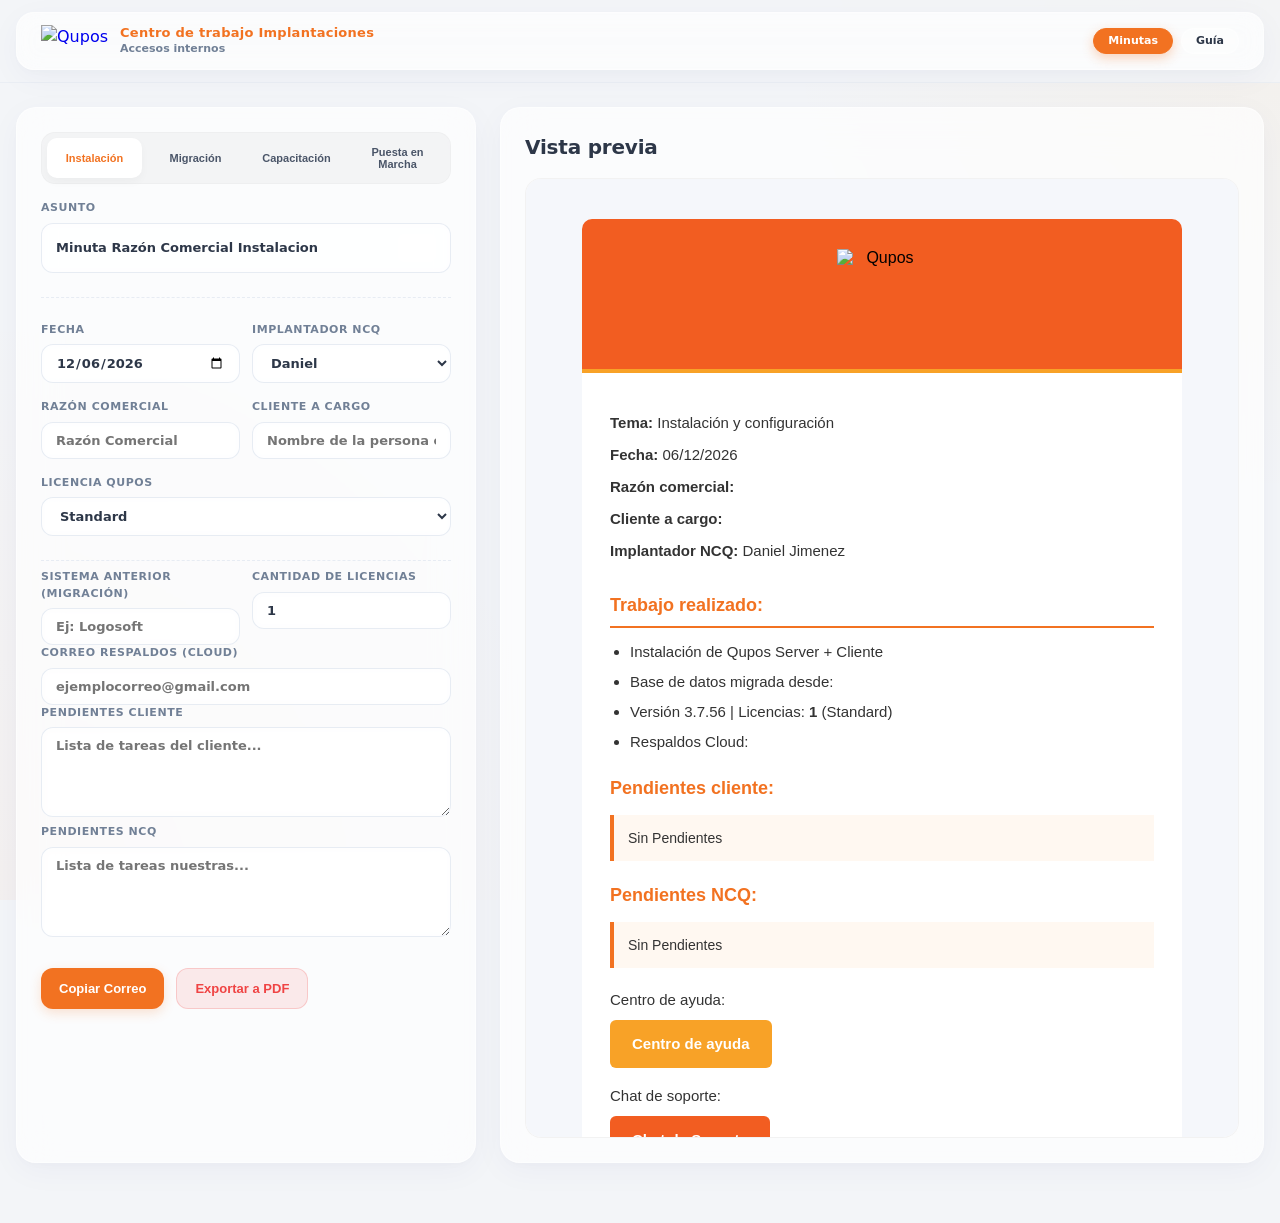
==== index.html @ f4c1b07b "Design: complete liquid glass redesign, remove 'Datos del correo' heading, and add Asunto copy butto" ====
<!doctype html>
<html lang="es">

<head>
  <meta charset="utf-8" />
  <meta name="viewport" content="width=device-width,initial-scale=1" />
  <title>Qupos - Minutas</title>
  <link rel="icon" href="https://www.qupos.com/assets/qupos-logo-O7Yzz17d.png" type="image/png" />
  <link rel="preload"
    href="https://nlxfcqyqzaigdohkvpmf.supabase.co/storage/v1/object/public/avatars/Logos%20adicionales/lite.png"
    as="image" />
  <link rel="preload" href="https://www.qupos.com/assets/qupos-logo-O7Yzz17d.png" as="image" />
  <link rel="preload"
    href="https://nlxfcqyqzaigdohkvpmf.supabase.co/storage/v1/object/public/avatars/Logos%20adicionales/erp.png"
    as="image" />
  <link rel="stylesheet" href="style.css" />
</head>

<body>
  <div class="topbar">
    <div class="topbar-inner">
      <a class="brand" href="index.html">
        <img src="https://www.qupos.com/assets/qupos-logo-O7Yzz17d.png" alt="Qupos">
        <div class="brand-copy">
          <div class="t">Centro de trabajo Implantaciones</div>
          <div class="s">Accesos internos</div>
        </div>
      </a>
      <div class="topbar-main">
        <div class="navlinks" aria-label="Navegación principal">
          <a class="navlink active" href="index.html">Minutas</a>
          <a class="navlink" href="Guia_Gmail_HubSpot.html">Guía</a>
        </div>
      </div>
    </div>
  </div>

  <div class="wrap">

    <div class="panel">

      <div class="tabs" role="tablist" aria-label="Tipos de correo">
        <button class="tab active" id="tabInstalacion" type="button" data-tab="instalacion">Instalación</button>
        <button class="tab" id="tabMigracion" type="button" data-tab="migracion">Migración</button>
        <button class="tab" id="tabCapacitacion" type="button" data-tab="capacitacion">Capacitación</button>
        <button class="tab" id="tabPuestaEnMarcha" type="button" data-tab="puestaEnMarcha">Puesta en Marcha</button>
      </div>

      <div>
        <label>Asunto</label>
        <div style="display: flex; align-items: center; gap: 8px; border: 1px solid var(--border); border-radius: 12px; background: rgba(255, 255, 255, 0.4); padding: 10px 14px; min-height: 42px; backdrop-filter: blur(4px);">
          <div id="subject" style="font-weight: bold; font-size: 13px; color: var(--text); flex: 1;">
            Minuta Razón Comercial Instalación
          </div>
          <button type="button" id="btnCopySubject" class="icon-btn" title="Copiar Asunto">
            <svg xmlns="http://www.w3.org/2000/svg" width="16" height="16" fill="none" viewBox="0 0 24 24" stroke="currentColor" stroke-width="2">
              <path stroke-linecap="round" stroke-linejoin="round" d="M8 5H6a2 2 0 00-2 2v12a2 2 0 002 2h10a2 2 0 002-2v-1M8 5a2 2 0 002 2h2a2 2 0 002-2M8 5a2 2 0 012-2h2a2 2 0 012 2m0 0h2a2 2 0 012 2v3m2 4H10m0 0l3-3m-3 3l3 3" />
            </svg>
          </button>
        </div>
      </div>

      <hr class="hr">

      <div class="row">
        <div>
          <label>Fecha</label>
          <input type="date" id="installDate">
        </div>
        <div>
          <label>Implantador NCQ</label>
          <select id="implanterNCQ">
            <!-- Carga dinámica desde JS -->
          </select>
        </div>
      </div>

      <div class="row">
        <div>
          <label>Razón comercial</label>
          <input id="clientName" placeholder="Razón Comercial">
        </div>
        <div>
          <label>Cliente a cargo</label>
          <input id="clientContact" placeholder="Nombre de la persona en la empresa">
        </div>
      </div>

      <div>
        <label>Licencia Qupos</label>
        <select id="quposVersion">
          <option value="Lite">Lite</option>
          <option value="Standard" selected>Standard</option>
          <option value="ERP">ERP</option>
        </select>
      </div>

      <div id="sectionInstalacion">
        <hr class="hr">
        <div class="row">
          <div>
            <label>Sistema anterior (Migración)</label>
            <input id="prevSystem" placeholder="Ej: Logosoft">
          </div>
          <div>
            <label>Cantidad de Licencias</label>
            <input type="number" id="licenseCount" value="1">
          </div>
        </div>

        <label>Correo Respaldos (Cloud)</label>
        <input id="backupEmail" placeholder="ejemplocorreo@gmail.com">

        <label>Pendientes Cliente</label>
        <textarea id="clientPendings" placeholder="Lista de tareas del cliente..."></textarea>

        <label>Pendientes NCQ</label>
        <textarea id="ncqPendings" placeholder="Lista de tareas nuestras..."></textarea>
      </div>

      <div id="sectionMigracion" class="hidden">
        <hr class="hr">
        <label>Sistema anterior (Migración)</label>
        <input id="prevSystemMigracion" placeholder="Ej: Logosoft">

        <label>Incluir en Trabajo Realizado:</label>
        <div style="display: grid; grid-template-columns: 1fr; gap: 8px; margin-bottom: 12px;">
          <label
            style="display: flex; align-items: center; gap: 8px; margin: 0; cursor: pointer; color: var(--text); font-size: 14px;">
            <input type="checkbox" id="checkMigracionArticulos">
            Artículos
          </label>
          <label
            style="display: flex; align-items: center; gap: 8px; margin: 0; cursor: pointer; color: var(--text); font-size: 14px;">
            <input type="checkbox" id="checkMigracionClientes">
            Clientes
          </label>
          <label
            style="display: flex; align-items: center; gap: 8px; margin: 0; cursor: pointer; color: var(--text); font-size: 14px;">
            <input type="checkbox" id="checkMigracionProveedores">
            Proveedores
          </label>
          <label
            style="display: flex; align-items: center; gap: 8px; margin: 0; cursor: pointer; color: var(--text); font-size: 14px;">
            <input type="checkbox" id="checkMigracionCuentasPorCobrar">
            Cuentas por cobrar
          </label>
          <div id="divDateCxC" class="hidden" style="margin-left: 24px;">
            <label>Fecha corte Cuentas por cobrar</label>
            <input type="date" id="dateMigracionCxC">
          </div>
          <label
            style="display: flex; align-items: center; gap: 8px; margin: 0; cursor: pointer; color: var(--text); font-size: 14px;">
            <input type="checkbox" id="checkMigracionCuentasPorPagar">
            Cuentas por pagar
          </label>
          <div id="divDateCxP" class="hidden" style="margin-left: 24px;">
            <label>Fecha corte Cuentas por pagar</label>
            <input type="date" id="dateMigracionCxP">
          </div>
        </div>

        <label>Pendientes NCQ</label>
        <textarea id="ncqPendingsMigracion" placeholder="Detalle de correcciones de datos..."></textarea>
      </div>

      <div id="sectionCapacitacion" class="hidden">
        <hr class="hr">

        <div style="display: flex; align-items: center; justify-content: space-between; margin: 10px 0 6px;">
          <label style="margin: 0; font-weight: bold; color: var(--text);">Tema de Capacitación</label>
          <label style="display: flex; align-items: center; gap: 6px; margin: 0; font-weight: bold; cursor: pointer; color: var(--qupos-dark); font-size: 13px;">
            <input type="checkbox" id="isMultiTopic" style="margin:0;"> Multi-tema
          </label>
        </div>

        <div id="singleTopicContainer">
          <select id="capacitacionTopic">
            <option value="Compras">Compras</option>
            <option value="Inventarios - CxP">Inventarios - CxP</option>
            <option value="Facturación - CxC">Facturación - CxC</option>
            <option value="Ofertas - Promociones">Ofertas - Promociones</option>
            <option value="CxP">CxP</option>
            <option value="Rutas">Rutas</option>
            <option value="Liquidaciones">Liquidaciones</option>
            <option value="Handheld">Handheld</option>
            <option value="Reporteria (Lite/Estandar)">Reporteria (Lite/Estandar)</option>
            <option value="Reporteria (Rutas)">Reporteria (Rutas)</option>
            <option value="PinPads">PinPads</option>
          </select>
        </div>

        <div id="multiTopicContainer" class="hidden" style="border: 1px solid var(--border); border-radius: 10px; padding: 12px; background: #f8fafc; margin-bottom: 12px;">
          <label style="margin: 0 0 8px; font-weight: 700; color: #475569;">Seleccione los temas dictados:</label>
          <div style="display: grid; grid-template-columns: 1fr; gap: 8px;">
            <!-- Generado dinámicamente -->
          </div>
        </div>

        <div class="row">
          <div>
            <label>Hora de Inicio</label>
            <div style="display: flex; gap: 6px;">
              <select id="startTimeHourCapacitacion" style="width: 50%;">
                <option value="00">00</option>
                <option value="01">01</option>
                <option value="02">02</option>
                <option value="03">03</option>
                <option value="04">04</option>
                <option value="05">05</option>
                <option value="06">06</option>
                <option value="07">07</option>
                <option value="08">08</option>
                <option value="09" selected>09</option>
                <option value="10">10</option>
                <option value="11">11</option>
                <option value="12">12</option>
                <option value="13">13</option>
                <option value="14">14</option>
                <option value="15">15</option>
                <option value="16">16</option>
                <option value="17">17</option>
                <option value="18">18</option>
                <option value="19">19</option>
                <option value="20">20</option>
                <option value="21">21</option>
                <option value="22">22</option>
                <option value="23">23</option>
              </select>
              <select id="startTimeMinCapacitacion" style="width: 50%;">
                <option value="00" selected>00</option>
                <option value="15">15</option>
                <option value="30">30</option>
                <option value="45">45</option>
              </select>
            </div>
          </div>
          <div>
            <label>Hora de Finalización</label>
            <div style="display: flex; gap: 6px;">
              <select id="endTimeHourCapacitacion" style="width: 50%;">
                <option value="00">00</option>
                <option value="01">01</option>
                <option value="02">02</option>
                <option value="03">03</option>
                <option value="04">04</option>
                <option value="05">05</option>
                <option value="06">06</option>
                <option value="07">07</option>
                <option value="08">08</option>
                <option value="09">09</option>
                <option value="10">10</option>
                <option value="11" selected>11</option>
                <option value="12">12</option>
                <option value="13">13</option>
                <option value="14">14</option>
                <option value="15">15</option>
                <option value="16">16</option>
                <option value="17">17</option>
                <option value="18">18</option>
                <option value="19">19</option>
                <option value="20">20</option>
                <option value="21">21</option>
                <option value="22">22</option>
                <option value="23">23</option>
              </select>
              <select id="endTimeMinCapacitacion" style="width: 50%;">
                <option value="00" selected>00</option>
                <option value="15">15</option>
                <option value="30">30</option>
                <option value="45">45</option>
              </select>
            </div>
          </div>
        </div>

        <label>Asistentes (uno por línea)</label>
        <textarea id="clientContactCapacitacion" placeholder="Nombre de los asistentes..."
          style="min-height: 100px;"></textarea>

        <hr class="hr">

        <label>Contenidos cubiertos:</label>
        <div id="capacitacionCheckboxes"
          style="display: grid; grid-template-columns: 1fr; gap: 8px; margin-bottom: 12px;">
          <!-- Se genera dinámicamente -->
        </div>

        <div id="divPinPadsExtra" class="hidden" style="margin-top: 10px; margin-bottom: 10px;">
          <div class="row">
            <div>
              <label>Cantidad de PinPads</label>
              <input type="number" id="pinpadCount" value="1" min="1">
            </div>
            <div>
              <label>Cantidad de Terminales</label>
              <input type="number" id="terminalCount" value="1" min="1">
            </div>
          </div>
        </div>

        <label>Pendientes Cliente</label>
        <textarea id="clientPendingsCapacitacion" placeholder="Lista de tareas del cliente..."></textarea>

        <label>Pendientes NCQ</label>
        <textarea id="ncqPendingsCapacitacion"
          placeholder="Notas sobre el aprendizaje o dudas del cliente..."></textarea>

        <label>Link de la capacitación</label>
        <input id="capacitacionLink" placeholder="https://...">
      </div>

      <div id="sectionPuestaEnMarcha" class="hidden">
        <hr class="hr">
        <label>Trabajo Realizado</label>
        <textarea id="workDonePuestaEnMarcha" placeholder="Describa el trabajo realizado..."></textarea>

        <label>Pendientes Cliente</label>
        <textarea id="clientPendingsPuestaEnMarcha" placeholder="Lista de tareas del cliente..."></textarea>

        <label>Pendientes NCQ</label>
        <textarea id="ncqPendingsPuestaEnMarcha" placeholder="Lista de tareas nuestras..."></textarea>
      </div>

      <div class="btns">
        <button class="primary" id="btnCopy" type="button">Copiar Correo</button>
        <button class="pdf-btn" id="btnPDF" type="button">Exportar a PDF</button>
      </div>

    </div>

    <div class="panel">
      <h1>Vista previa</h1>
      <iframe id="preview" class="preview"></iframe>
    </div>

  </div>

  <script src="app.js" defer></script>
</body>

</html>
---- style.css ----
/* Glassmorphism/Liquid Glass CSS Stylesheet */

:root {
  --qupos-dark: #F27221;
  --qupos-orange: #F8A227;
  --qupos-orange-light: rgba(248, 162, 39, 0.15);
  
  /* Liquid Glass Palette */
  --bg: #f3f5f8;
  --glass-bg: rgba(255, 255, 255, 0.65);
  --glass-border: rgba(255, 255, 255, 0.5);
  --glass-border-hover: rgba(242, 114, 33, 0.3);
  --text: #2d3748;
  --muted: #718096;
  --border: rgba(226, 232, 240, 0.8);
  --shadow: 0 8px 32px 0 rgba(31, 38, 135, 0.04), 0 4px 12px 0 rgba(0, 0, 0, 0.02);
}

@view-transition {
  navigation: auto;
}

* {
  box-sizing: border-box;
  margin: 0;
  padding: 0;
}

body {
  font-family: 'Segoe UI', system-ui, -apple-system, BlinkMacSystemFont, Roboto, sans-serif;
  background: radial-gradient(circle at top right, rgba(248, 162, 39, 0.06), transparent 500px),
              radial-gradient(circle at bottom left, rgba(242, 114, 33, 0.04), transparent 600px),
              var(--bg);
  background-attachment: fixed;
  color: var(--text);
  min-height: 100vh;
  line-height: 1.5;
}

/* Glass Header */
.topbar {
  position: sticky;
  top: 0;
  z-index: 20;
  padding: 12px 0;
  background: rgba(243, 245, 248, 0.8);
  backdrop-filter: blur(16px);
  border-bottom: 1px solid rgba(226, 232, 240, 0.5);
}

.topbar-inner {
  width: min(1600px, calc(100% - 32px));
  margin: auto;
  padding: 12px 24px;
  display: flex;
  align-items: center;
  justify-content: space-between;
  gap: 12px;
  flex-wrap: wrap;
  background: var(--glass-bg);
  border: 1px solid var(--glass-border);
  border-radius: 18px;
  box-shadow: var(--shadow);
  backdrop-filter: blur(12px);
}

.brand {
  display: flex;
  align-items: center;
  gap: 12px;
  text-decoration: none;
  min-width: 0;
}

.brand img {
  height: 32px;
  transition: transform 0.3s ease;
}

.brand:hover img {
  transform: scale(1.05);
}

.brand-copy {
  display: flex;
  flex-direction: column;
}

.brand-copy .t {
  font-size: 13px;
  font-weight: 800;
  color: var(--qupos-dark);
  line-height: 1.2;
  letter-spacing: .02em;
}

.brand-copy .s {
  font-size: 11px;
  font-weight: 600;
  color: var(--muted);
}

.topbar-main {
  display: flex;
  align-items: center;
  gap: 10px;
  margin-left: auto;
  flex-wrap: wrap;
  justify-content: flex-end;
}

.navlinks {
  display: flex;
  align-items: center;
  gap: 8px;
}

.navlink {
  text-decoration: none;
  font-size: 11px;
  font-weight: 800;
  color: var(--text);
  border: 1px solid var(--glass-border);
  background: rgba(255, 255, 255, 0.4);
  border-radius: 99px;
  padding: 6px 14px;
  line-height: 1.1;
  display: inline-flex;
  align-items: center;
  transition: all 0.2s ease;
}

.navlink:hover {
  background: rgba(255, 255, 255, 0.8);
  border-color: var(--qupos-orange);
  color: var(--qupos-dark);
}

.navlink.active {
  background: var(--qupos-dark);
  border-color: var(--qupos-dark);
  color: #fff;
  box-shadow: 0 4px 12px rgba(242, 114, 33, 0.3);
}

/* Page Wrapper */
.wrap {
  max-width: 1600px;
  margin: auto;
  padding: 24px 16px 60px;
  display: grid;
  gap: 24px;
  grid-template-columns: 460px 1fr;
}

@media (max-width: 1100px) {
  .wrap {
    grid-template-columns: 1fr;
  }
}

/* Glass Panels */
.panel {
  background: var(--glass-bg);
  border: 1px solid var(--glass-border);
  border-radius: 20px;
  padding: 24px;
  box-shadow: var(--shadow);
  backdrop-filter: blur(20px);
  display: flex;
  flex-direction: column;
  gap: 16px;
}

h1 {
  font-size: 20px;
  font-weight: 800;
  color: var(--text);
  letter-spacing: -0.01em;
}

h2 {
  font-size: 15px;
  font-weight: 700;
  color: var(--qupos-dark);
  margin-top: 8px;
}

/* Glassmorphic Tabs */
.tabs {
  display: grid;
  grid-template-columns: repeat(4, 1fr);
  gap: 6px;
  background: rgba(0, 0, 0, 0.03);
  padding: 5px;
  border-radius: 14px;
  border: 1px solid rgba(0, 0, 0, 0.02);
}

.tab {
  border: 0;
  background: transparent;
  color: #4a5568;
  padding: 8px 4px;
  border-radius: 10px;
  cursor: pointer;
  font-weight: 700;
  font-size: 11px;
  text-align: center;
  transition: all 0.25s cubic-bezier(0.4, 0, 0.2, 1);
  display: flex;
  align-items: center;
  justify-content: center;
  min-height: 36px;
}

.tab:hover {
  color: var(--qupos-dark);
  background: rgba(255, 255, 255, 0.4);
}

.tab.active {
  background: #ffffff;
  color: var(--qupos-dark);
  box-shadow: 0 4px 10px rgba(0, 0, 0, 0.03);
  border: 1px solid var(--glass-border);
}

/* Glass Inputs & Form Elements */
label {
  display: block;
  font-size: 11px;
  font-weight: 700;
  color: var(--muted);
  text-transform: uppercase;
  letter-spacing: 0.05em;
  margin-bottom: 6px;
}

input,
select,
textarea {
  width: 100%;
  border: 1px solid var(--border);
  border-radius: 12px;
  padding: 10px 14px;
  font-size: 13px;
  font-weight: 600;
  outline: none;
  background: rgba(255, 255, 255, 0.5);
  color: var(--text);
  font-family: inherit;
  transition: all 0.25s ease;
  backdrop-filter: blur(4px);
}

input:hover,
select:hover,
textarea:hover {
  background: rgba(255, 255, 255, 0.8);
  border-color: rgba(242, 114, 33, 0.3);
}

input:focus,
select:focus,
textarea:focus {
  background: #ffffff;
  border-color: var(--qupos-dark);
  box-shadow: 0 0 0 3px rgba(242, 114, 33, 0.15);
}

input[type="checkbox"] {
  width: 16px;
  height: 16px;
  margin: 0;
  border-radius: 4px;
  accent-color: var(--qupos-dark);
  cursor: pointer;
}

textarea {
  min-height: 90px;
  resize: vertical;
}

.row {
  display: grid;
  grid-template-columns: 1fr 1fr;
  gap: 12px;
}

/* Icon Buttons & Copy actions */
.icon-btn {
  background: rgba(255, 255, 255, 0.6);
  border: 1px solid var(--glass-border);
  border-radius: 8px;
  width: 28px;
  height: 28px;
  display: flex;
  align-items: center;
  justify-content: center;
  cursor: pointer;
  color: var(--muted);
  transition: all 0.2s ease;
}

.icon-btn:hover {
  background: #ffffff;
  border-color: var(--qupos-dark);
  color: var(--qupos-dark);
  box-shadow: 0 2px 6px rgba(242, 114, 33, 0.1);
  transform: translateY(-1px);
}

.icon-btn:active {
  transform: translateY(0);
}

/* Bottom Buttons Group */
.btns {
  display: flex;
  gap: 12px;
  margin-top: 8px;
}

button {
  border: 0;
  border-radius: 12px;
  padding: 12px 18px;
  cursor: pointer;
  font-weight: 700;
  font-size: 13px;
  transition: all 0.25s cubic-bezier(0.4, 0, 0.2, 1);
  display: flex;
  align-items: center;
  justify-content: center;
  gap: 8px;
}

.primary {
  background: var(--qupos-dark);
  color: #fff;
  box-shadow: 0 4px 12px rgba(242, 114, 33, 0.2);
}

.primary:hover {
  background: #e05a10;
  transform: translateY(-1.5px);
  box-shadow: 0 6px 16px rgba(242, 114, 33, 0.3);
}

.pdf-btn {
  background: rgba(239, 68, 68, 0.1);
  color: #ef4444;
  border: 1px solid rgba(239, 68, 68, 0.2);
}

.pdf-btn:hover {
  background: #ef4444;
  color: #fff;
  transform: translateY(-1.5px);
  box-shadow: 0 6px 16px rgba(239, 68, 68, 0.25);
}

/* Preview Area styling */
.preview {
  width: 100%;
  min-height: 960px;
  border: 1px solid rgba(0, 0, 0, 0.05);
  border-radius: 16px;
  background: #ffffff;
  box-shadow: inset 0 2px 8px rgba(0, 0, 0, 0.01);
}

.hidden {
  display: none !important;
}

.hr {
  border: none;
  border-top: 1px dashed var(--border);
  margin: 8px 0;
}
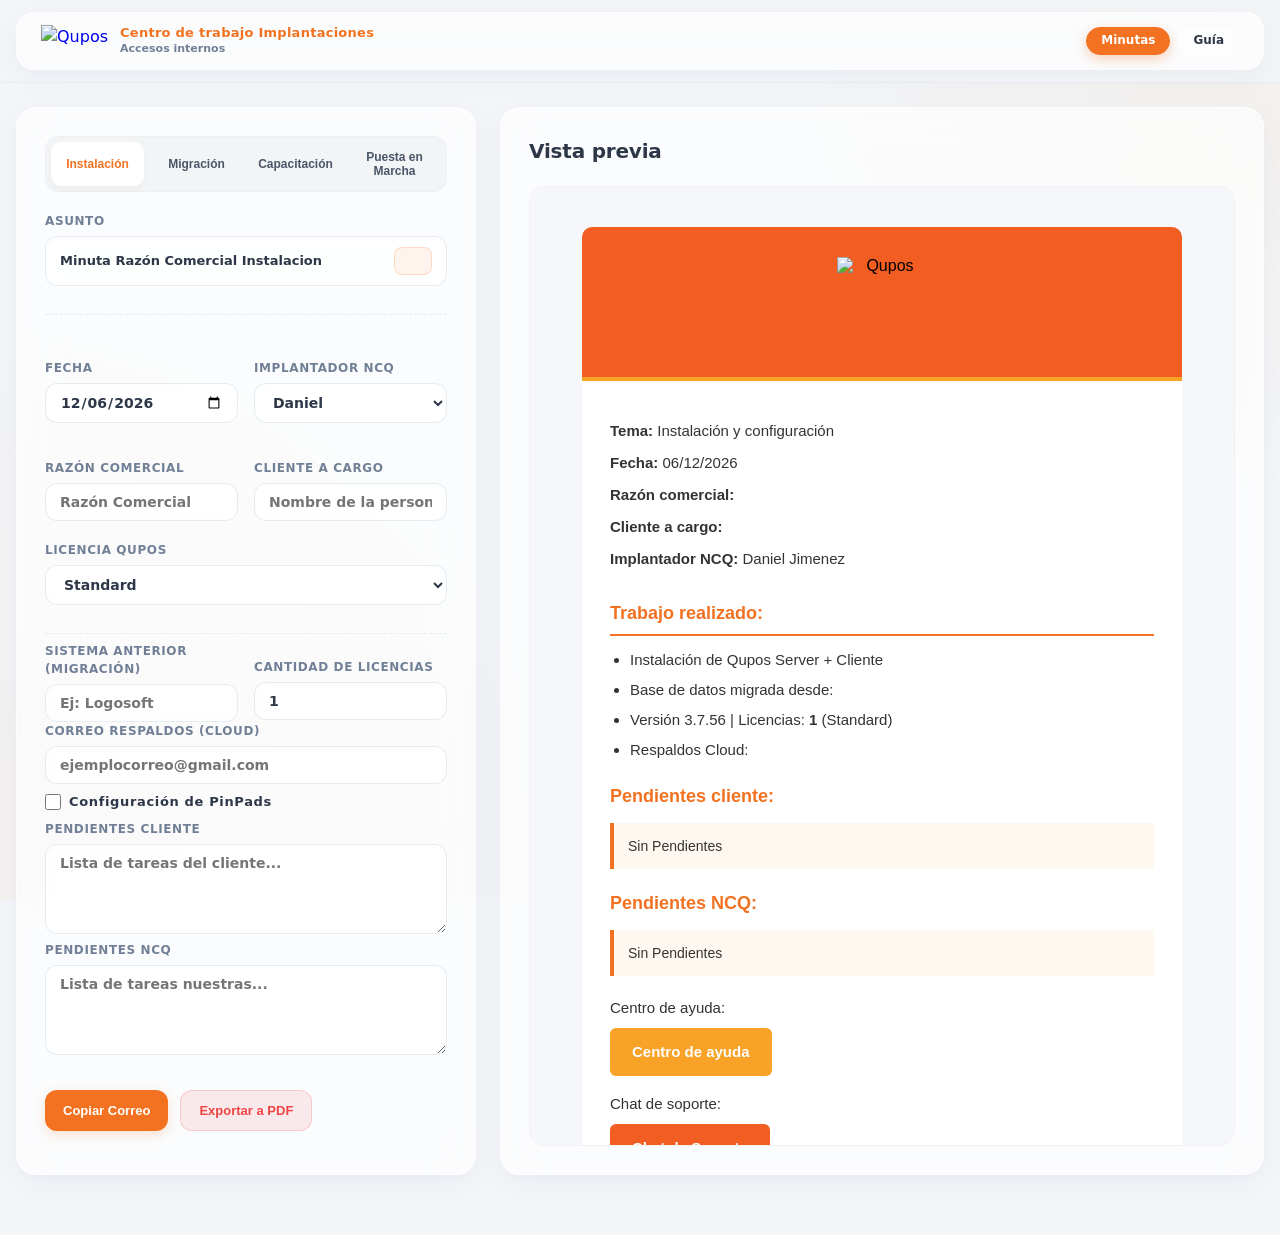
==== commit a78e9c0b: "Refactor: move PinPads from Capacitacion to Instalacion, increase panel font size, and refine vertic" ====
--- a/index.html
+++ b/index.html
@@ -111,6 +111,24 @@
         <label>Correo Respaldos (Cloud)</label>
         <input id="backupEmail" placeholder="ejemplocorreo@gmail.com">
 
+        <label class="checkbox-label">
+          <input type="checkbox" id="checkInstalacionPinPads">
+          Configuración de PinPads
+        </label>
+
+        <div id="divPinPadsExtra" class="hidden">
+          <div class="row">
+            <div>
+              <label>Cantidad de PinPads</label>
+              <input type="number" id="pinpadCount" value="1" min="1">
+            </div>
+            <div>
+              <label>Cantidad de Terminales</label>
+              <input type="number" id="terminalCount" value="1" min="1">
+            </div>
+          </div>
+        </div>
+
         <label>Pendientes Cliente</label>
         <textarea id="clientPendings" placeholder="Lista de tareas del cliente..."></textarea>
 
@@ -125,23 +143,19 @@
 
         <label>Incluir en Trabajo Realizado:</label>
         <div style="display: grid; grid-template-columns: 1fr; gap: 8px; margin-bottom: 12px;">
-          <label
-            style="display: flex; align-items: center; gap: 8px; margin: 0; cursor: pointer; color: var(--text); font-size: 14px;">
+          <label class="checkbox-label">
             <input type="checkbox" id="checkMigracionArticulos">
             Artículos
           </label>
-          <label
-            style="display: flex; align-items: center; gap: 8px; margin: 0; cursor: pointer; color: var(--text); font-size: 14px;">
+          <label class="checkbox-label">
             <input type="checkbox" id="checkMigracionClientes">
             Clientes
           </label>
-          <label
-            style="display: flex; align-items: center; gap: 8px; margin: 0; cursor: pointer; color: var(--text); font-size: 14px;">
+          <label class="checkbox-label">
             <input type="checkbox" id="checkMigracionProveedores">
             Proveedores
           </label>
-          <label
-            style="display: flex; align-items: center; gap: 8px; margin: 0; cursor: pointer; color: var(--text); font-size: 14px;">
+          <label class="checkbox-label">
             <input type="checkbox" id="checkMigracionCuentasPorCobrar">
             Cuentas por cobrar
           </label>
@@ -149,8 +163,7 @@
             <label>Fecha corte Cuentas por cobrar</label>
             <input type="date" id="dateMigracionCxC">
           </div>
-          <label
-            style="display: flex; align-items: center; gap: 8px; margin: 0; cursor: pointer; color: var(--text); font-size: 14px;">
+          <label class="checkbox-label">
             <input type="checkbox" id="checkMigracionCuentasPorPagar">
             Cuentas por pagar
           </label>
@@ -167,10 +180,10 @@
       <div id="sectionCapacitacion" class="hidden">
         <hr class="hr">
 
-        <div style="display: flex; align-items: center; justify-content: space-between; margin: 10px 0 6px;">
-          <label style="margin: 0; font-weight: bold; color: var(--text);">Tema de Capacitación</label>
-          <label style="display: flex; align-items: center; gap: 6px; margin: 0; font-weight: bold; cursor: pointer; color: var(--qupos-dark); font-size: 13px;">
-            <input type="checkbox" id="isMultiTopic" style="margin:0;"> Multi-tema
+        <div style="display: flex; align-items: center; justify-content: space-between; margin-bottom: 6px;">
+          <label style="margin: 0; font-weight: bold; color: var(--text); text-transform: none;">Tema de Capacitación</label>
+          <label class="checkbox-label" style="margin: 0; color: var(--qupos-dark);">
+            <input type="checkbox" id="isMultiTopic"> Multi-tema
           </label>
         </div>
 
@@ -186,11 +199,10 @@
             <option value="Handheld">Handheld</option>
             <option value="Reporteria (Lite/Estandar)">Reporteria (Lite/Estandar)</option>
             <option value="Reporteria (Rutas)">Reporteria (Rutas)</option>
-            <option value="PinPads">PinPads</option>
           </select>
         </div>
 
-        <div id="multiTopicContainer" class="hidden" style="border: 1px solid var(--border); border-radius: 10px; padding: 12px; background: #f8fafc; margin-bottom: 12px;">
+        <div id="multiTopicContainer" class="hidden" style="border: 1px solid var(--border); border-radius: 10px; padding: 12px; background: rgba(0, 0, 0, 0.02); margin-bottom: 12px;">
           <label style="margin: 0 0 8px; font-weight: 700; color: #475569;">Seleccione los temas dictados:</label>
           <div style="display: grid; grid-template-columns: 1fr; gap: 8px;">
             <!-- Generado dinámicamente -->
@@ -286,19 +298,6 @@
           <!-- Se genera dinámicamente -->
         </div>
 
-        <div id="divPinPadsExtra" class="hidden" style="margin-top: 10px; margin-bottom: 10px;">
-          <div class="row">
-            <div>
-              <label>Cantidad de PinPads</label>
-              <input type="number" id="pinpadCount" value="1" min="1">
-            </div>
-            <div>
-              <label>Cantidad de Terminales</label>
-              <input type="number" id="terminalCount" value="1" min="1">
-            </div>
-          </div>
-        </div>
-
         <label>Pendientes Cliente</label>
         <textarea id="clientPendingsCapacitacion" placeholder="Lista de tareas del cliente..."></textarea>
 
--- a/style.css
+++ b/style.css
@@ -117,7 +117,7 @@
 
 .navlink {
   text-decoration: none;
-  font-size: 11px;
+  font-size: 12px;
   font-weight: 800;
   color: var(--text);
   border: 1px solid var(--glass-border);
@@ -164,12 +164,12 @@
   background: var(--glass-bg);
   border: 1px solid var(--glass-border);
   border-radius: 20px;
-  padding: 24px;
+  padding: 28px;
   box-shadow: var(--shadow);
   backdrop-filter: blur(20px);
   display: flex;
   flex-direction: column;
-  gap: 16px;
+  gap: 20px;
 }
 
 h1 {
@@ -205,7 +205,7 @@
   border-radius: 10px;
   cursor: pointer;
   font-weight: 700;
-  font-size: 11px;
+  font-size: 12px;
   text-align: center;
   transition: all 0.25s cubic-bezier(0.4, 0, 0.2, 1);
   display: flex;
@@ -229,7 +229,7 @@
 /* Glass Inputs & Form Elements */
 label {
   display: block;
-  font-size: 11px;
+  font-size: 12px;
   font-weight: 700;
   color: var(--muted);
   text-transform: uppercase;
@@ -244,7 +244,7 @@
   border: 1px solid var(--border);
   border-radius: 12px;
   padding: 10px 14px;
-  font-size: 13px;
+  font-size: 14px;
   font-weight: 600;
   outline: none;
   background: rgba(255, 255, 255, 0.5);
@@ -286,13 +286,32 @@
 .row {
   display: grid;
   grid-template-columns: 1fr 1fr;
-  gap: 12px;
+  gap: 16px;
+}
+
+.row label {
+  min-height: 34px;
+  display: flex;
+  align-items: flex-end;
+  margin-bottom: 6px;
+}
+
+.checkbox-label {
+  display: flex;
+  align-items: center;
+  gap: 8px;
+  cursor: pointer;
+  color: var(--text);
+  font-size: 13px;
+  text-transform: none;
+  font-weight: 600;
+  margin: 8px 0;
 }
 
 /* Icon Buttons & Copy actions */
 .icon-btn {
-  background: rgba(255, 255, 255, 0.6);
-  border: 1px solid var(--glass-border);
+  background: rgba(242, 114, 33, 0.08);
+  border: 1px solid rgba(242, 114, 33, 0.2);
   border-radius: 8px;
   width: 28px;
   height: 28px;
@@ -300,15 +319,15 @@
   align-items: center;
   justify-content: center;
   cursor: pointer;
-  color: var(--muted);
+  color: var(--qupos-dark);
   transition: all 0.2s ease;
 }
 
 .icon-btn:hover {
-  background: #ffffff;
+  background: var(--qupos-dark);
   border-color: var(--qupos-dark);
-  color: var(--qupos-dark);
-  box-shadow: 0 2px 6px rgba(242, 114, 33, 0.1);
+  color: #ffffff;
+  box-shadow: 0 2px 8px rgba(242, 114, 33, 0.2);
   transform: translateY(-1px);
 }
 
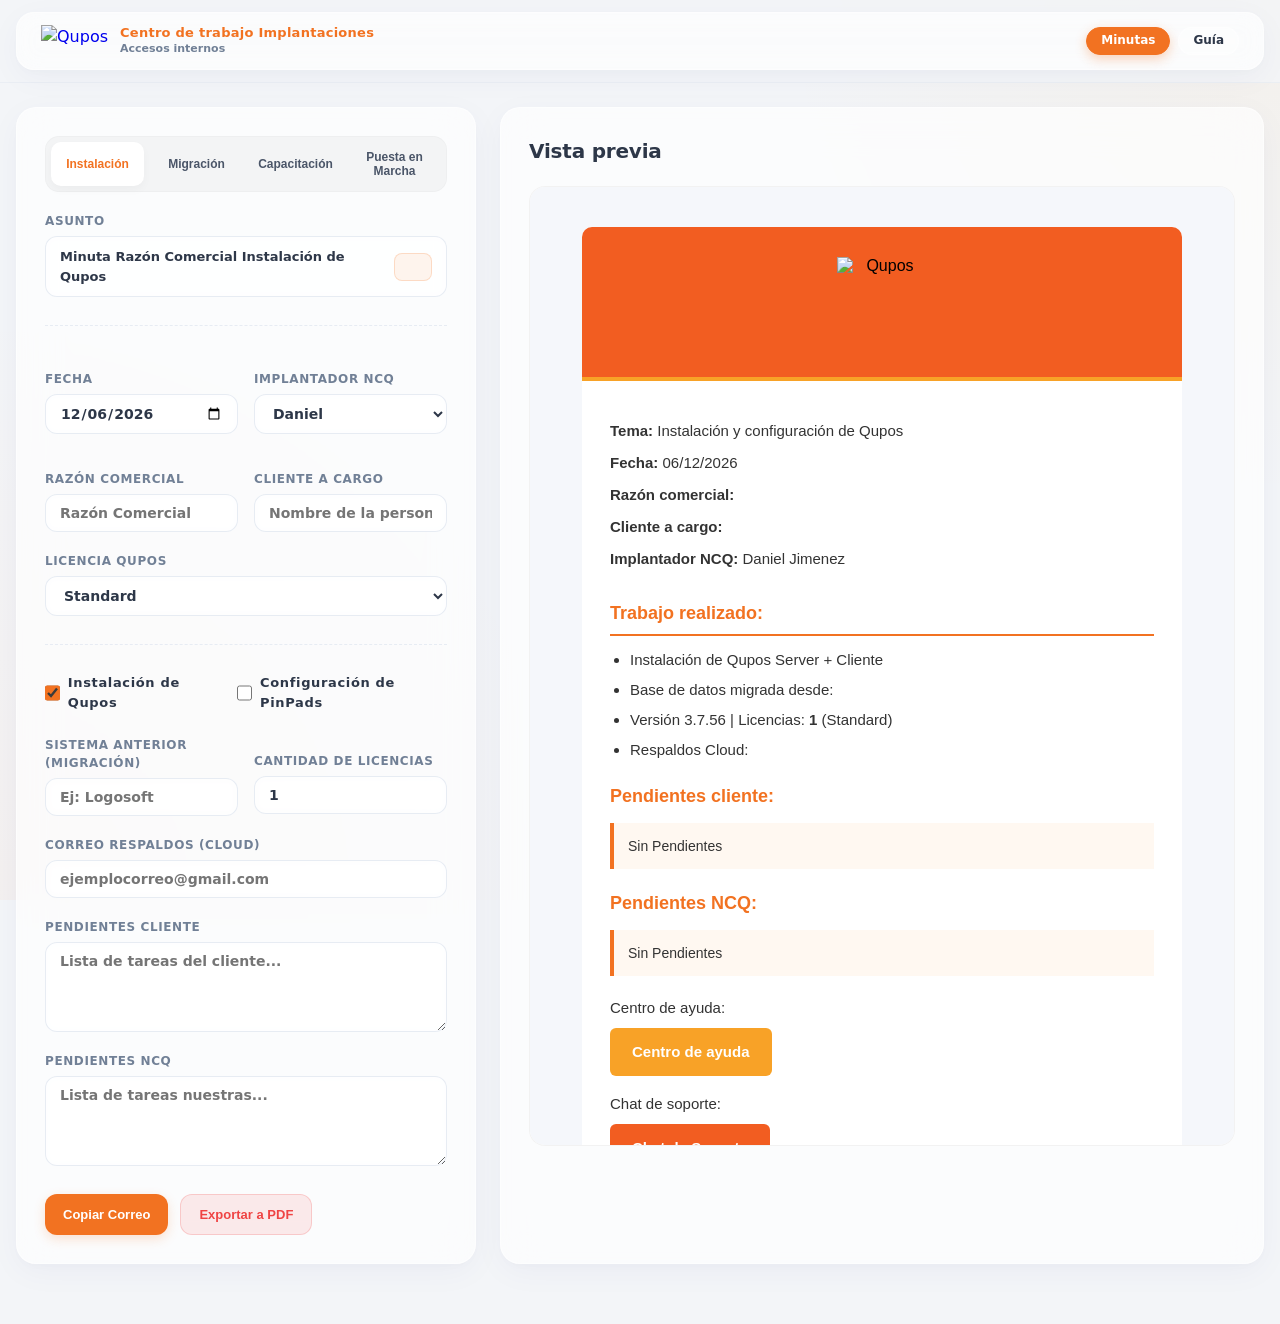
==== commit 60ecf023: "Refactor: structure form inputs into consistent field-groups for uniform spacing, separate Qupos/Pin" ====
--- a/index.html
+++ b/index.html
@@ -46,7 +46,7 @@
         <button class="tab" id="tabPuestaEnMarcha" type="button" data-tab="puestaEnMarcha">Puesta en Marcha</button>
       </div>
 
-      <div>
+      <div class="field-group">
         <label>Asunto</label>
         <div style="display: flex; align-items: center; gap: 8px; border: 1px solid var(--border); border-radius: 12px; background: rgba(255, 255, 255, 0.4); padding: 10px 14px; min-height: 42px; backdrop-filter: blur(4px);">
           <div id="subject" style="font-weight: bold; font-size: 13px; color: var(--text); flex: 1;">
@@ -63,11 +63,11 @@
       <hr class="hr">
 
       <div class="row">
-        <div>
+        <div class="field-group">
           <label>Fecha</label>
           <input type="date" id="installDate">
         </div>
-        <div>
+        <div class="field-group">
           <label>Implantador NCQ</label>
           <select id="implanterNCQ">
             <!-- Carga dinámica desde JS -->
@@ -76,17 +76,17 @@
       </div>
 
       <div class="row">
-        <div>
+        <div class="field-group">
           <label>Razón comercial</label>
           <input id="clientName" placeholder="Razón Comercial">
         </div>
-        <div>
+        <div class="field-group">
           <label>Cliente a cargo</label>
           <input id="clientContact" placeholder="Nombre de la persona en la empresa">
         </div>
       </div>
 
-      <div>
+      <div class="field-group">
         <label>Licencia Qupos</label>
         <select id="quposVersion">
           <option value="Lite">Lite</option>
@@ -95,89 +95,112 @@
         </select>
       </div>
 
-      <div id="sectionInstalacion">
-        <hr class="hr">
-        <div class="row">
-          <div>
-            <label>Sistema anterior (Migración)</label>
-            <input id="prevSystem" placeholder="Ej: Logosoft">
-          </div>
-          <div>
-            <label>Cantidad de Licencias</label>
-            <input type="number" id="licenseCount" value="1">
-          </div>
-        </div>
-
-        <label>Correo Respaldos (Cloud)</label>
-        <input id="backupEmail" placeholder="ejemplocorreo@gmail.com">
-
-        <label class="checkbox-label">
-          <input type="checkbox" id="checkInstalacionPinPads">
-          Configuración de PinPads
-        </label>
-
-        <div id="divPinPadsExtra" class="hidden">
+      <div id="sectionInstalacion" class="form-section">
+        <hr class="hr">
+
+        <div style="display: flex; gap: 16px; margin-bottom: 4px;">
+          <label class="checkbox-label" style="margin: 0;">
+            <input type="checkbox" id="checkInstalacionQupos" checked>
+            Instalación de Qupos
+          </label>
+          <label class="checkbox-label" style="margin: 0;">
+            <input type="checkbox" id="checkInstalacionPinPads">
+            Configuración de PinPads
+          </label>
+        </div>
+
+        <!-- Qupos Installation Fields -->
+        <div id="divQuposFields" class="form-section">
           <div class="row">
-            <div>
+            <div class="field-group">
+              <label>Sistema anterior (Migración)</label>
+              <input id="prevSystem" placeholder="Ej: Logosoft">
+            </div>
+            <div class="field-group">
+              <label>Cantidad de Licencias</label>
+              <input type="number" id="licenseCount" value="1">
+            </div>
+          </div>
+
+          <div class="field-group">
+            <label>Correo Respaldos (Cloud)</label>
+            <input id="backupEmail" placeholder="ejemplocorreo@gmail.com">
+          </div>
+        </div>
+
+        <!-- PinPads Installation Fields -->
+        <div id="divPinPadsFields" class="hidden form-section">
+          <div class="row">
+            <div class="field-group">
               <label>Cantidad de PinPads</label>
               <input type="number" id="pinpadCount" value="1" min="1">
             </div>
-            <div>
+            <div class="field-group">
               <label>Cantidad de Terminales</label>
               <input type="number" id="terminalCount" value="1" min="1">
             </div>
           </div>
         </div>
 
-        <label>Pendientes Cliente</label>
-        <textarea id="clientPendings" placeholder="Lista de tareas del cliente..."></textarea>
-
-        <label>Pendientes NCQ</label>
-        <textarea id="ncqPendings" placeholder="Lista de tareas nuestras..."></textarea>
-      </div>
-
-      <div id="sectionMigracion" class="hidden">
-        <hr class="hr">
-        <label>Sistema anterior (Migración)</label>
-        <input id="prevSystemMigracion" placeholder="Ej: Logosoft">
-
-        <label>Incluir en Trabajo Realizado:</label>
-        <div style="display: grid; grid-template-columns: 1fr; gap: 8px; margin-bottom: 12px;">
-          <label class="checkbox-label">
-            <input type="checkbox" id="checkMigracionArticulos">
-            Artículos
-          </label>
-          <label class="checkbox-label">
-            <input type="checkbox" id="checkMigracionClientes">
-            Clientes
-          </label>
-          <label class="checkbox-label">
-            <input type="checkbox" id="checkMigracionProveedores">
-            Proveedores
-          </label>
-          <label class="checkbox-label">
-            <input type="checkbox" id="checkMigracionCuentasPorCobrar">
-            Cuentas por cobrar
-          </label>
-          <div id="divDateCxC" class="hidden" style="margin-left: 24px;">
-            <label>Fecha corte Cuentas por cobrar</label>
-            <input type="date" id="dateMigracionCxC">
-          </div>
-          <label class="checkbox-label">
-            <input type="checkbox" id="checkMigracionCuentasPorPagar">
-            Cuentas por pagar
-          </label>
-          <div id="divDateCxP" class="hidden" style="margin-left: 24px;">
-            <label>Fecha corte Cuentas por pagar</label>
-            <input type="date" id="dateMigracionCxP">
-          </div>
-        </div>
-
-        <label>Pendientes NCQ</label>
-        <textarea id="ncqPendingsMigracion" placeholder="Detalle de correcciones de datos..."></textarea>
-      </div>
-
-      <div id="sectionCapacitacion" class="hidden">
+        <div class="field-group">
+          <label>Pendientes Cliente</label>
+          <textarea id="clientPendings" placeholder="Lista de tareas del cliente..."></textarea>
+        </div>
+
+        <div class="field-group">
+          <label>Pendientes NCQ</label>
+          <textarea id="ncqPendings" placeholder="Lista de tareas nuestras..."></textarea>
+        </div>
+      </div>
+
+      <div id="sectionMigracion" class="hidden form-section">
+        <hr class="hr">
+        <div class="field-group">
+          <label>Sistema anterior (Migración)</label>
+          <input id="prevSystemMigracion" placeholder="Ej: Logosoft">
+        </div>
+
+        <div class="field-group">
+          <label>Incluir en Trabajo Realizado:</label>
+          <div style="display: grid; grid-template-columns: 1fr; gap: 8px;">
+            <label class="checkbox-label">
+              <input type="checkbox" id="checkMigracionArticulos">
+              Artículos
+            </label>
+            <label class="checkbox-label">
+              <input type="checkbox" id="checkMigracionClientes">
+              Clientes
+            </label>
+            <label class="checkbox-label">
+              <input type="checkbox" id="checkMigracionProveedores">
+              Proveedores
+            </label>
+            <label class="checkbox-label">
+              <input type="checkbox" id="checkMigracionCuentasPorCobrar">
+              Cuentas por cobrar
+            </label>
+            <div id="divDateCxC" class="hidden field-group" style="margin-left: 24px;">
+              <label>Fecha corte Cuentas por cobrar</label>
+              <input type="date" id="dateMigracionCxC">
+            </div>
+            <label class="checkbox-label">
+              <input type="checkbox" id="checkMigracionCuentasPorPagar">
+              Cuentas por pagar
+            </label>
+            <div id="divDateCxP" class="hidden field-group" style="margin-left: 24px;">
+              <label>Fecha corte Cuentas por pagar</label>
+              <input type="date" id="dateMigracionCxP">
+            </div>
+          </div>
+        </div>
+
+        <div class="field-group">
+          <label>Pendientes NCQ</label>
+          <textarea id="ncqPendingsMigracion" placeholder="Detalle de correcciones de datos..."></textarea>
+        </div>
+      </div>
+
+      <div id="sectionCapacitacion" class="hidden form-section">
         <hr class="hr">
 
         <div style="display: flex; align-items: center; justify-content: space-between; margin-bottom: 6px;">
@@ -187,7 +210,7 @@
           </label>
         </div>
 
-        <div id="singleTopicContainer">
+        <div id="singleTopicContainer" class="field-group">
           <select id="capacitacionTopic">
             <option value="Compras">Compras</option>
             <option value="Inventarios - CxP">Inventarios - CxP</option>
@@ -210,7 +233,7 @@
         </div>
 
         <div class="row">
-          <div>
+          <div class="field-group">
             <label>Hora de Inicio</label>
             <div style="display: flex; gap: 6px;">
               <select id="startTimeHourCapacitacion" style="width: 50%;">
@@ -247,7 +270,7 @@
               </select>
             </div>
           </div>
-          <div>
+          <div class="field-group">
             <label>Hora de Finalización</label>
             <div style="display: flex; gap: 6px;">
               <select id="endTimeHourCapacitacion" style="width: 50%;">
@@ -286,39 +309,55 @@
           </div>
         </div>
 
-        <label>Asistentes (uno por línea)</label>
-        <textarea id="clientContactCapacitacion" placeholder="Nombre de los asistentes..."
-          style="min-height: 100px;"></textarea>
-
-        <hr class="hr">
-
-        <label>Contenidos cubiertos:</label>
-        <div id="capacitacionCheckboxes"
-          style="display: grid; grid-template-columns: 1fr; gap: 8px; margin-bottom: 12px;">
-          <!-- Se genera dinámicamente -->
-        </div>
-
-        <label>Pendientes Cliente</label>
-        <textarea id="clientPendingsCapacitacion" placeholder="Lista de tareas del cliente..."></textarea>
-
-        <label>Pendientes NCQ</label>
-        <textarea id="ncqPendingsCapacitacion"
-          placeholder="Notas sobre el aprendizaje o dudas del cliente..."></textarea>
-
-        <label>Link de la capacitación</label>
-        <input id="capacitacionLink" placeholder="https://...">
-      </div>
-
-      <div id="sectionPuestaEnMarcha" class="hidden">
-        <hr class="hr">
-        <label>Trabajo Realizado</label>
-        <textarea id="workDonePuestaEnMarcha" placeholder="Describa el trabajo realizado..."></textarea>
-
-        <label>Pendientes Cliente</label>
-        <textarea id="clientPendingsPuestaEnMarcha" placeholder="Lista de tareas del cliente..."></textarea>
-
-        <label>Pendientes NCQ</label>
-        <textarea id="ncqPendingsPuestaEnMarcha" placeholder="Lista de tareas nuestras..."></textarea>
+        <div class="field-group">
+          <label>Asistentes (uno por línea)</label>
+          <textarea id="clientContactCapacitacion" placeholder="Nombre de los asistentes..."
+            style="min-height: 100px;"></textarea>
+        </div>
+
+        <hr class="hr">
+
+        <div class="field-group">
+          <label>Contenidos cubiertos:</label>
+          <div id="capacitacionCheckboxes"
+            style="display: grid; grid-template-columns: 1fr; gap: 8px; margin-bottom: 12px;">
+            <!-- Se genera dinámicamente -->
+          </div>
+        </div>
+
+        <div class="field-group">
+          <label>Pendientes Cliente</label>
+          <textarea id="clientPendingsCapacitacion" placeholder="Lista de tareas del cliente..."></textarea>
+        </div>
+
+        <div class="field-group">
+          <label>Pendientes NCQ</label>
+          <textarea id="ncqPendingsCapacitacion"
+            placeholder="Notas sobre el aprendizaje o dudas del cliente..."></textarea>
+        </div>
+
+        <div class="field-group">
+          <label>Link de la capacitación</label>
+          <input id="capacitacionLink" placeholder="https://...">
+        </div>
+      </div>
+
+      <div id="sectionPuestaEnMarcha" class="hidden form-section">
+        <hr class="hr">
+        <div class="field-group">
+          <label>Trabajo Realizado</label>
+          <textarea id="workDonePuestaEnMarcha" placeholder="Describa el trabajo realizado..."></textarea>
+        </div>
+
+        <div class="field-group">
+          <label>Pendientes Cliente</label>
+          <textarea id="clientPendingsPuestaEnMarcha" placeholder="Lista de tareas del cliente..."></textarea>
+        </div>
+
+        <div class="field-group">
+          <label>Pendientes NCQ</label>
+          <textarea id="ncqPendingsPuestaEnMarcha" placeholder="Lista de tareas nuestras..."></textarea>
+        </div>
       </div>
 
       <div class="btns">
--- a/style.css
+++ b/style.css
@@ -172,6 +172,18 @@
   gap: 20px;
 }
 
+.form-section {
+  display: flex;
+  flex-direction: column;
+  gap: 20px;
+}
+
+.field-group {
+  display: flex;
+  flex-direction: column;
+  gap: 6px;
+}
+
 h1 {
   font-size: 20px;
   font-weight: 800;
@@ -234,7 +246,6 @@
   color: var(--muted);
   text-transform: uppercase;
   letter-spacing: 0.05em;
-  margin-bottom: 6px;
 }
 
 input,
@@ -293,7 +304,6 @@
   min-height: 34px;
   display: flex;
   align-items: flex-end;
-  margin-bottom: 6px;
 }
 
 .checkbox-label {
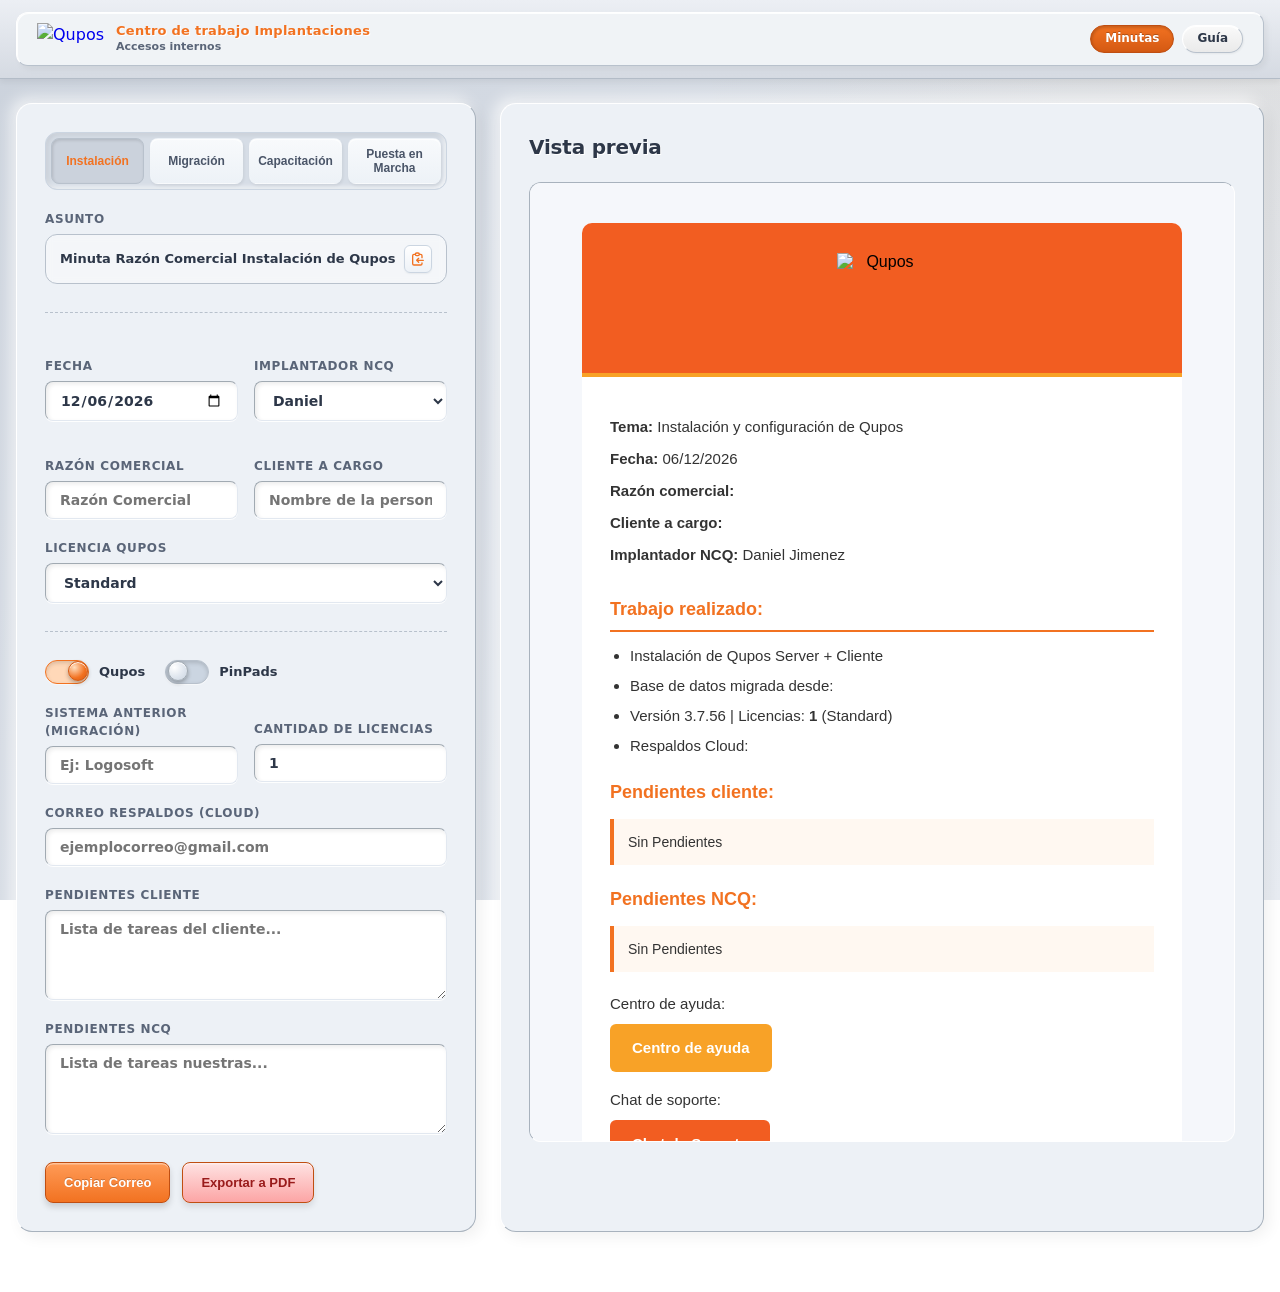
==== commit cb079886: "Style: transition visual design to skeuomorphic 3D tactile interface, convert option checkboxes to s" ====
--- a/index.html
+++ b/index.html
@@ -98,15 +98,21 @@
       <div id="sectionInstalacion" class="form-section">
         <hr class="hr">
 
-        <div style="display: flex; gap: 16px; margin-bottom: 4px;">
-          <label class="checkbox-label" style="margin: 0;">
-            <input type="checkbox" id="checkInstalacionQupos" checked>
-            Instalación de Qupos
-          </label>
-          <label class="checkbox-label" style="margin: 0;">
-            <input type="checkbox" id="checkInstalacionPinPads">
-            Configuración de PinPads
-          </label>
+        <div style="display: flex; gap: 20px; align-items: center;">
+          <div class="switch-container">
+            <label class="switch">
+              <input type="checkbox" id="checkInstalacionQupos" checked>
+              <span class="slider"></span>
+            </label>
+            <span class="switch-text">Qupos</span>
+          </div>
+          <div class="switch-container">
+            <label class="switch">
+              <input type="checkbox" id="checkInstalacionPinPads">
+              <span class="slider"></span>
+            </label>
+            <span class="switch-text">PinPads</span>
+          </div>
         </div>
 
         <!-- Qupos Installation Fields -->
@@ -162,32 +168,47 @@
 
         <div class="field-group">
           <label>Incluir en Trabajo Realizado:</label>
-          <div style="display: grid; grid-template-columns: 1fr; gap: 8px;">
-            <label class="checkbox-label">
-              <input type="checkbox" id="checkMigracionArticulos">
-              Artículos
-            </label>
-            <label class="checkbox-label">
-              <input type="checkbox" id="checkMigracionClientes">
-              Clientes
-            </label>
-            <label class="checkbox-label">
-              <input type="checkbox" id="checkMigracionProveedores">
-              Proveedores
-            </label>
-            <label class="checkbox-label">
-              <input type="checkbox" id="checkMigracionCuentasPorCobrar">
-              Cuentas por cobrar
-            </label>
-            <div id="divDateCxC" class="hidden field-group" style="margin-left: 24px;">
+          <div style="display: flex; flex-direction: column; gap: 12px;">
+            <div class="switch-container">
+              <label class="switch">
+                <input type="checkbox" id="checkMigracionArticulos">
+                <span class="slider"></span>
+              </label>
+              <span class="switch-text">Artículos</span>
+            </div>
+            <div class="switch-container">
+              <label class="switch">
+                <input type="checkbox" id="checkMigracionClientes">
+                <span class="slider"></span>
+              </label>
+              <span class="switch-text">Clientes</span>
+            </div>
+            <div class="switch-container">
+              <label class="switch">
+                <input type="checkbox" id="checkMigracionProveedores">
+                <span class="slider"></span>
+              </label>
+              <span class="switch-text">Proveedores</span>
+            </div>
+            <div class="switch-container">
+              <label class="switch">
+                <input type="checkbox" id="checkMigracionCuentasPorCobrar">
+                <span class="slider"></span>
+              </label>
+              <span class="switch-text">Cuentas por cobrar</span>
+            </div>
+            <div id="divDateCxC" class="hidden field-group" style="margin-left: 56px;">
               <label>Fecha corte Cuentas por cobrar</label>
               <input type="date" id="dateMigracionCxC">
             </div>
-            <label class="checkbox-label">
-              <input type="checkbox" id="checkMigracionCuentasPorPagar">
-              Cuentas por pagar
-            </label>
-            <div id="divDateCxP" class="hidden field-group" style="margin-left: 24px;">
+            <div class="switch-container">
+              <label class="switch">
+                <input type="checkbox" id="checkMigracionCuentasPorPagar">
+                <span class="slider"></span>
+              </label>
+              <span class="switch-text">Cuentas por pagar</span>
+            </div>
+            <div id="divDateCxP" class="hidden field-group" style="margin-left: 56px;">
               <label>Fecha corte Cuentas por pagar</label>
               <input type="date" id="dateMigracionCxP">
             </div>
@@ -205,9 +226,13 @@
 
         <div style="display: flex; align-items: center; justify-content: space-between; margin-bottom: 6px;">
           <label style="margin: 0; font-weight: bold; color: var(--text); text-transform: none;">Tema de Capacitación</label>
-          <label class="checkbox-label" style="margin: 0; color: var(--qupos-dark);">
-            <input type="checkbox" id="isMultiTopic"> Multi-tema
-          </label>
+          <div class="switch-container">
+            <label class="switch">
+              <input type="checkbox" id="isMultiTopic">
+              <span class="slider"></span>
+            </label>
+            <span class="switch-text" style="color: var(--qupos-dark);">Multi-tema</span>
+          </div>
         </div>
 
         <div id="singleTopicContainer" class="field-group">
--- a/style.css
+++ b/style.css
@@ -1,19 +1,16 @@
-/* Glassmorphism/Liquid Glass CSS Stylesheet */
+/* Tactile Skeuomorphic Stylesheet */
 
 :root {
   --qupos-dark: #F27221;
   --qupos-orange: #F8A227;
-  --qupos-orange-light: rgba(248, 162, 39, 0.15);
   
-  /* Liquid Glass Palette */
-  --bg: #f3f5f8;
-  --glass-bg: rgba(255, 255, 255, 0.65);
-  --glass-border: rgba(255, 255, 255, 0.5);
-  --glass-border-hover: rgba(242, 114, 33, 0.3);
+  /* Tactile Slate Palette */
+  --bg: #d4d9e2;
+  --panel-bg: #eceff4;
   --text: #2d3748;
-  --muted: #718096;
-  --border: rgba(226, 232, 240, 0.8);
-  --shadow: 0 8px 32px 0 rgba(31, 38, 135, 0.04), 0 4px 12px 0 rgba(0, 0, 0, 0.02);
+  --muted: #5a6578;
+  --border: #b8c1cc;
+  --shadow: 0 10px 25px rgba(0, 0, 0, 0.08), 0 4px 10px rgba(0, 0, 0, 0.04);
 }
 
 @view-transition {
@@ -28,40 +25,40 @@
 
 body {
   font-family: 'Segoe UI', system-ui, -apple-system, BlinkMacSystemFont, Roboto, sans-serif;
-  background: radial-gradient(circle at top right, rgba(248, 162, 39, 0.06), transparent 500px),
-              radial-gradient(circle at bottom left, rgba(242, 114, 33, 0.04), transparent 600px),
-              var(--bg);
+  background: radial-gradient(circle at top right, rgba(248, 162, 39, 0.05), transparent 600px),
+              linear-gradient(135deg, #cbd2dc 0%, #e8ecf2 100%);
   background-attachment: fixed;
   color: var(--text);
   min-height: 100vh;
   line-height: 1.5;
 }
 
-/* Glass Header */
+/* Extruded Bevel Topbar */
 .topbar {
   position: sticky;
   top: 0;
   z-index: 20;
   padding: 12px 0;
-  background: rgba(243, 245, 248, 0.8);
-  backdrop-filter: blur(16px);
-  border-bottom: 1px solid rgba(226, 232, 240, 0.5);
+  background: linear-gradient(to bottom, #eceff4, #d5dae2);
+  border-bottom: 1px solid #b3bcc7;
+  box-shadow: 0 3px 6px rgba(0, 0, 0, 0.06);
 }
 
 .topbar-inner {
   width: min(1600px, calc(100% - 32px));
   margin: auto;
-  padding: 12px 24px;
+  padding: 10px 20px;
   display: flex;
   align-items: center;
   justify-content: space-between;
   gap: 12px;
-  flex-wrap: wrap;
-  background: var(--glass-bg);
-  border: 1px solid var(--glass-border);
-  border-radius: 18px;
-  box-shadow: var(--shadow);
-  backdrop-filter: blur(12px);
+  background: #f0f3f6;
+  border-top: 1px solid #ffffff;
+  border-left: 1px solid #ffffff;
+  border-right: 1px solid #b8c1cc;
+  border-bottom: 1px solid #b8c1cc;
+  border-radius: 12px;
+  box-shadow: 3px 3px 6px rgba(0, 0, 0, 0.05), inset 1px 1px 0 rgba(255, 255, 255, 0.9);
 }
 
 .brand {
@@ -74,11 +71,11 @@
 
 .brand img {
   height: 32px;
-  transition: transform 0.3s ease;
+  transition: transform 0.2s ease;
 }
 
 .brand:hover img {
-  transform: scale(1.05);
+  transform: scale(1.03);
 }
 
 .brand-copy {
@@ -92,6 +89,7 @@
   color: var(--qupos-dark);
   line-height: 1.2;
   letter-spacing: .02em;
+  text-shadow: 1px 1px 0 #ffffff;
 }
 
 .brand-copy .s {
@@ -120,27 +118,32 @@
   font-size: 12px;
   font-weight: 800;
   color: var(--text);
-  border: 1px solid var(--glass-border);
-  background: rgba(255, 255, 255, 0.4);
+  border-top: 1px solid #ffffff;
+  border-left: 1px solid #ffffff;
+  border-right: 1px solid #b8c1cc;
+  border-bottom: 1px solid #b8c1cc;
+  background: linear-gradient(to bottom, #fafafa, #eaeaea);
   border-radius: 99px;
   padding: 6px 14px;
   line-height: 1.1;
   display: inline-flex;
   align-items: center;
+  box-shadow: 1px 1px 2px rgba(0,0,0,0.05), inset 0 1px 0 #ffffff;
   transition: all 0.2s ease;
 }
 
 .navlink:hover {
-  background: rgba(255, 255, 255, 0.8);
+  background: linear-gradient(to bottom, #ffffff, #f0f0f0);
   border-color: var(--qupos-orange);
   color: var(--qupos-dark);
 }
 
 .navlink.active {
-  background: var(--qupos-dark);
-  border-color: var(--qupos-dark);
+  background: linear-gradient(to bottom, #f27221, #d45913);
+  border-color: #c04e11;
   color: #fff;
-  box-shadow: 0 4px 12px rgba(242, 114, 33, 0.3);
+  box-shadow: inset 1px 1.5px 3px rgba(0,0,0,0.2);
+  text-shadow: 0 -1px 0 rgba(0,0,0,0.25);
 }
 
 /* Page Wrapper */
@@ -159,14 +162,16 @@
   }
 }
 
-/* Glass Panels */
+/* Bevel Tactile Panels */
 .panel {
-  background: var(--glass-bg);
-  border: 1px solid var(--glass-border);
-  border-radius: 20px;
+  background: #edf1f6;
+  border-top: 1px solid #ffffff;
+  border-left: 1px solid #ffffff;
+  border-right: 1px solid #a8b2bd;
+  border-bottom: 1px solid #a8b2bd;
+  border-radius: 16px;
   padding: 28px;
-  box-shadow: var(--shadow);
-  backdrop-filter: blur(20px);
+  box-shadow: 5px 5px 15px rgba(0, 0, 0, 0.06), -5px -5px 15px rgba(255, 255, 255, 0.7);
   display: flex;
   flex-direction: column;
   gap: 20px;
@@ -189,6 +194,7 @@
   font-weight: 800;
   color: var(--text);
   letter-spacing: -0.01em;
+  text-shadow: 1px 1px 0 #ffffff;
 }
 
 h2 {
@@ -196,30 +202,33 @@
   font-weight: 700;
   color: var(--qupos-dark);
   margin-top: 8px;
-}
-
-/* Glassmorphic Tabs */
+  text-shadow: 1px 1px 0 #ffffff;
+}
+
+/* Skeuomorphic Beveled Tabs */
 .tabs {
   display: grid;
   grid-template-columns: repeat(4, 1fr);
   gap: 6px;
-  background: rgba(0, 0, 0, 0.03);
+  background: #d6dde6;
   padding: 5px;
-  border-radius: 14px;
-  border: 1px solid rgba(0, 0, 0, 0.02);
+  border-radius: 12px;
+  box-shadow: inset 2px 2px 5px rgba(0, 0, 0, 0.08), inset -2px -2px 5px rgba(255, 255, 255, 0.7);
+  border: 1px solid #cbd5e1;
 }
 
 .tab {
-  border: 0;
-  background: transparent;
+  border: 1px solid transparent;
+  background: linear-gradient(to bottom, #f8fafc, #edf2f7);
   color: #4a5568;
   padding: 8px 4px;
-  border-radius: 10px;
+  border-radius: 8px;
   cursor: pointer;
   font-weight: 700;
   font-size: 12px;
   text-align: center;
-  transition: all 0.25s cubic-bezier(0.4, 0, 0.2, 1);
+  box-shadow: 1px 2px 3px rgba(0,0,0,0.06), inset 0 1px 0 rgba(255,255,255,0.9);
+  transition: all 0.15s ease;
   display: flex;
   align-items: center;
   justify-content: center;
@@ -227,18 +236,18 @@
 }
 
 .tab:hover {
+  background: linear-gradient(to bottom, #ffffff, #edf2f7);
   color: var(--qupos-dark);
-  background: rgba(255, 255, 255, 0.4);
 }
 
 .tab.active {
-  background: #ffffff;
+  background: #cbd2dc;
   color: var(--qupos-dark);
-  box-shadow: 0 4px 10px rgba(0, 0, 0, 0.03);
-  border: 1px solid var(--glass-border);
-}
-
-/* Glass Inputs & Form Elements */
+  box-shadow: inset 1px 1.5px 3px rgba(0, 0, 0, 0.12);
+  border: 1px solid #b8c1cc;
+}
+
+/* Inputs & Form Elements */
 label {
   display: block;
   font-size: 12px;
@@ -252,41 +261,34 @@
 select,
 textarea {
   width: 100%;
-  border: 1px solid var(--border);
-  border-radius: 12px;
+  border-top: 1px solid #a1aab2;
+  border-left: 1px solid #a1aab2;
+  border-right: 1px solid #e2e8f0;
+  border-bottom: 1px solid #e2e8f0;
+  border-radius: 8px;
   padding: 10px 14px;
   font-size: 14px;
   font-weight: 600;
   outline: none;
-  background: rgba(255, 255, 255, 0.5);
+  background: #ffffff;
   color: var(--text);
   font-family: inherit;
-  transition: all 0.25s ease;
-  backdrop-filter: blur(4px);
+  box-shadow: inset 2px 2px 4px rgba(0, 0, 0, 0.08), 0 1px 0 rgba(255, 255, 255, 0.9);
+  transition: all 0.2s ease;
 }
 
 input:hover,
 select:hover,
 textarea:hover {
-  background: rgba(255, 255, 255, 0.8);
-  border-color: rgba(242, 114, 33, 0.3);
+  border-top-color: #7f8a93;
+  border-left-color: #7f8a93;
 }
 
 input:focus,
 select:focus,
 textarea:focus {
-  background: #ffffff;
   border-color: var(--qupos-dark);
-  box-shadow: 0 0 0 3px rgba(242, 114, 33, 0.15);
-}
-
-input[type="checkbox"] {
-  width: 16px;
-  height: 16px;
-  margin: 0;
-  border-radius: 4px;
-  accent-color: var(--qupos-dark);
-  cursor: pointer;
+  box-shadow: inset 2px 2px 4px rgba(0, 0, 0, 0.05), 0 0 0 3px rgba(242, 114, 33, 0.2);
 }
 
 textarea {
@@ -306,23 +308,117 @@
   align-items: flex-end;
 }
 
-.checkbox-label {
-  display: flex;
-  align-items: center;
-  gap: 8px;
+/* Skeuomorphic Switch Styles */
+.switch-container {
+  display: inline-flex;
+  align-items: center;
+  gap: 10px;
   cursor: pointer;
+  user-select: none;
+}
+
+.switch {
+  position: relative;
+  display: inline-block;
+  width: 44px;
+  height: 24px;
+}
+
+.switch input {
+  opacity: 0;
+  width: 0;
+  height: 0;
+}
+
+.slider {
+  position: absolute;
+  cursor: pointer;
+  top: 0;
+  left: 0;
+  right: 0;
+  bottom: 0;
+  background-color: #cbd5e1;
+  transition: .25s cubic-bezier(0.4, 0, 0.2, 1);
+  border-radius: 24px;
+  box-shadow: inset 0 2px 4px rgba(0, 0, 0, 0.15), 0 1px 0 rgba(255, 255, 255, 0.5);
+  border: 1px solid #b8c1cc;
+}
+
+.slider:before {
+  position: absolute;
+  content: "";
+  height: 18px;
+  width: 18px;
+  left: 2px;
+  bottom: 2px;
+  background: radial-gradient(circle at 30% 30%, #ffffff 0%, #e2e8f0 50%, #cbd5e1 100%);
+  transition: .25s cubic-bezier(0.4, 0, 0.2, 1);
+  border-radius: 50%;
+  box-shadow: 0 2px 4px rgba(0, 0, 0, 0.3), inset 0 1px 0 rgba(255, 255, 255, 0.9);
+  border: 1px solid #a1aab2;
+}
+
+/* Checked slider color */
+input:checked + .slider {
+  background-color: #ffd8b8;
+  border-color: #f27221;
+}
+
+input:checked + .slider:before {
+  transform: translateX(20px);
+  background: radial-gradient(circle at 30% 30%, #ffdfbf 0%, #f27221 60%, #d45913 100%);
+  border-color: #d45913;
+}
+
+.switch-text {
+  font-size: 13px;
+  font-weight: 700;
   color: var(--text);
+}
+
+/* Custom Bevel Checkbox (For list items in Capacitacion/Migracion details) */
+input[type="checkbox"]:not(.switch input) {
+  appearance: none;
+  -webkit-appearance: none;
+  width: 18px;
+  height: 18px;
+  background-color: #f1f3f6;
+  border-top: 1px solid #a1aab2;
+  border-left: 1px solid #a1aab2;
+  border-right: 1px solid #ffffff;
+  border-bottom: 1px solid #ffffff;
+  border-radius: 4px;
+  box-shadow: inset 1px 1px 3px rgba(0,0,0,0.12);
+  display: inline-flex;
+  align-items: center;
+  justify-content: center;
+  cursor: pointer;
+  vertical-align: middle;
+  position: relative;
+  transition: all 0.15s ease;
+}
+
+input[type="checkbox"]:not(.switch input):checked {
+  background-color: var(--qupos-dark);
+  border-color: #d45913;
+  border-right-color: #f27221;
+  border-bottom-color: #f27221;
+  box-shadow: inset 1px 1px 2px rgba(0,0,0,0.2);
+}
+
+input[type="checkbox"]:not(.switch input):checked::after {
+  content: "✓";
   font-size: 13px;
-  text-transform: none;
-  font-weight: 600;
-  margin: 8px 0;
+  color: #ffffff;
+  font-weight: bold;
+  line-height: 1;
 }
 
 /* Icon Buttons & Copy actions */
 .icon-btn {
-  background: rgba(242, 114, 33, 0.08);
-  border: 1px solid rgba(242, 114, 33, 0.2);
-  border-radius: 8px;
+  background: linear-gradient(to bottom, #ffffff, #edf2f7);
+  border: 1px solid #cbd5e1;
+  border-radius: 6px;
   width: 28px;
   height: 28px;
   display: flex;
@@ -330,19 +426,20 @@
   justify-content: center;
   cursor: pointer;
   color: var(--qupos-dark);
-  transition: all 0.2s ease;
+  box-shadow: 0 1px 2px rgba(0,0,0,0.06), inset 0 1px 0 #ffffff;
+  transition: all 0.15s ease;
 }
 
 .icon-btn:hover {
-  background: var(--qupos-dark);
+  background: linear-gradient(to bottom, #ffffff, #e2e8f0);
   border-color: var(--qupos-dark);
-  color: #ffffff;
-  box-shadow: 0 2px 8px rgba(242, 114, 33, 0.2);
-  transform: translateY(-1px);
+  transform: translateY(-0.5px);
+  box-shadow: 0 2px 4px rgba(0, 0, 0, 0.08), inset 0 1px 0 #ffffff;
 }
 
 .icon-btn:active {
-  transform: translateY(0);
+  transform: translateY(1px);
+  box-shadow: inset 0 1.5px 3px rgba(0,0,0,0.1);
 }
 
 /* Bottom Buttons Group */
@@ -352,14 +449,14 @@
   margin-top: 8px;
 }
 
-button {
-  border: 0;
-  border-radius: 12px;
+button:not(.tab):not(.icon-btn):not(.switch-container *) {
+  border: 1px solid #c04e11;
+  border-radius: 8px;
   padding: 12px 18px;
   cursor: pointer;
   font-weight: 700;
   font-size: 13px;
-  transition: all 0.25s cubic-bezier(0.4, 0, 0.2, 1);
+  transition: all 0.15s ease;
   display: flex;
   align-items: center;
   justify-content: center;
@@ -367,38 +464,53 @@
 }
 
 .primary {
-  background: var(--qupos-dark);
+  background: linear-gradient(to bottom, #ff9b57, #f27221);
   color: #fff;
-  box-shadow: 0 4px 12px rgba(242, 114, 33, 0.2);
+  border-color: #c04e11;
+  box-shadow: 0 4px 6px rgba(0, 0, 0, 0.15), inset 0 1.5px 0 rgba(255, 255, 255, 0.4);
+  text-shadow: 0 -1px 0 rgba(0, 0, 0, 0.2);
 }
 
 .primary:hover {
-  background: #e05a10;
-  transform: translateY(-1.5px);
-  box-shadow: 0 6px 16px rgba(242, 114, 33, 0.3);
+  background: linear-gradient(to bottom, #ffa76b, #f27221);
+  transform: translateY(-0.5px);
+  box-shadow: 0 5px 8px rgba(0, 0, 0, 0.18), inset 0 1.5px 0 rgba(255, 255, 255, 0.4);
+}
+
+.primary:active {
+  transform: translateY(1.5px);
+  box-shadow: inset 0 2px 4px rgba(0, 0, 0, 0.25), 0 1px 1px rgba(0,0,0,0.1);
 }
 
 .pdf-btn {
-  background: rgba(239, 68, 68, 0.1);
-  color: #ef4444;
-  border: 1px solid rgba(239, 68, 68, 0.2);
+  background: linear-gradient(to bottom, #fee2e2, #fca5a5);
+  color: #991b1b;
+  border: 1px solid #ef4444;
+  box-shadow: 0 4px 6px rgba(0, 0, 0, 0.1), inset 0 1.5px 0 rgba(255, 255, 255, 0.4);
 }
 
 .pdf-btn:hover {
-  background: #ef4444;
-  color: #fff;
-  transform: translateY(-1.5px);
-  box-shadow: 0 6px 16px rgba(239, 68, 68, 0.25);
+  background: linear-gradient(to bottom, #fef2f2, #fca5a5);
+  transform: translateY(-0.5px);
+  box-shadow: 0 5px 8px rgba(0, 0, 0, 0.12), inset 0 1.5px 0 rgba(255, 255, 255, 0.4);
+}
+
+.pdf-btn:active {
+  transform: translateY(1.5px);
+  box-shadow: inset 0 2px 4px rgba(0, 0, 0, 0.2), 0 1px 1px rgba(0,0,0,0.1);
 }
 
 /* Preview Area styling */
 .preview {
   width: 100%;
   min-height: 960px;
-  border: 1px solid rgba(0, 0, 0, 0.05);
-  border-radius: 16px;
+  border-top: 1px solid #a8b2bd;
+  border-left: 1px solid #a8b2bd;
+  border-right: 1px solid #ffffff;
+  border-bottom: 1px solid #ffffff;
+  border-radius: 12px;
   background: #ffffff;
-  box-shadow: inset 0 2px 8px rgba(0, 0, 0, 0.01);
+  box-shadow: inset 2px 2px 5px rgba(0, 0, 0, 0.05);
 }
 
 .hidden {
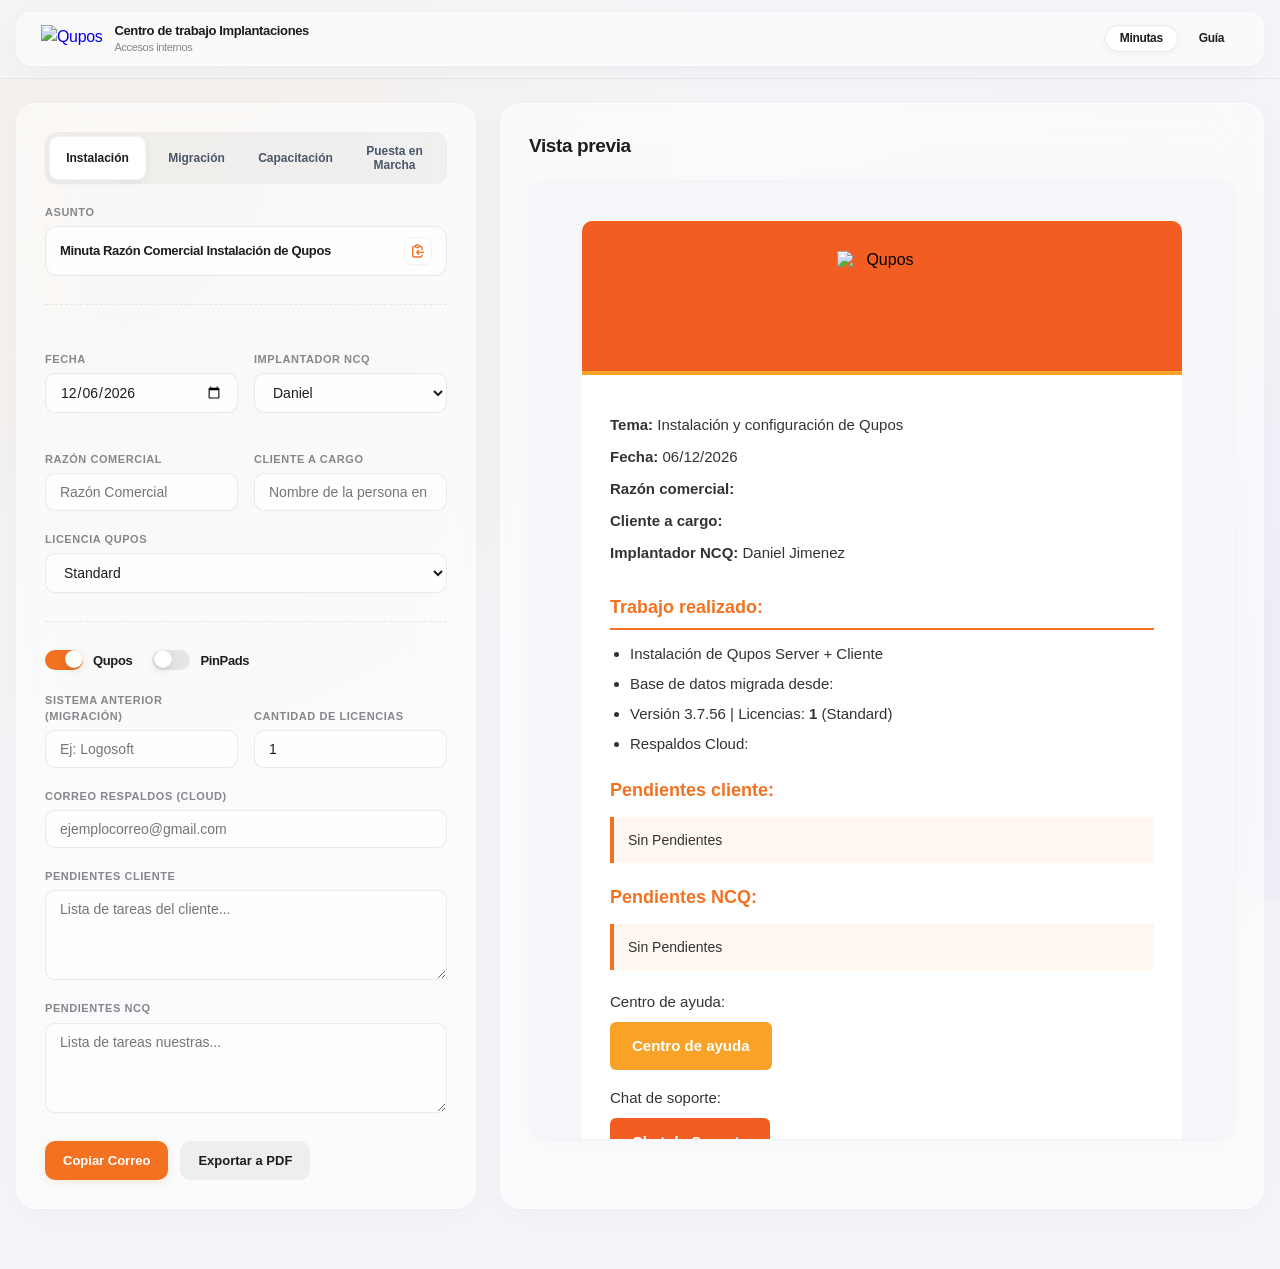
==== commit 2fc11ff9: "Style: rename guide HTML to guia_hubspot.html and redesign its layout to match Apple UI Glassmorphis" ====
--- a/index.html
+++ b/index.html
@@ -29,7 +29,7 @@
       <div class="topbar-main">
         <div class="navlinks" aria-label="Navegación principal">
           <a class="navlink active" href="index.html">Minutas</a>
-          <a class="navlink" href="Guia_Gmail_HubSpot.html">Guía</a>
+          <a class="navlink" href="guia_hubspot.html">Guía</a>
         </div>
       </div>
     </div>
--- a/style.css
+++ b/style.css
@@ -1,16 +1,17 @@
-/* Tactile Skeuomorphic Stylesheet */
+/* Apple UI Glassmorphism Stylesheet */
 
 :root {
   --qupos-dark: #F27221;
   --qupos-orange: #F8A227;
   
-  /* Tactile Slate Palette */
-  --bg: #d4d9e2;
-  --panel-bg: #eceff4;
-  --text: #2d3748;
-  --muted: #5a6578;
-  --border: #b8c1cc;
-  --shadow: 0 10px 25px rgba(0, 0, 0, 0.08), 0 4px 10px rgba(0, 0, 0, 0.04);
+  /* Apple Glassmorphism Palette */
+  --bg: #f4f5f8;
+  --glass-bg: rgba(255, 255, 255, 0.55);
+  --glass-border: rgba(255, 255, 255, 0.5);
+  --text: #1d1d1f;
+  --muted: #86868b;
+  --border: rgba(0, 0, 0, 0.08);
+  --shadow: 0 8px 30px rgba(0, 0, 0, 0.03), 0 1px 2px rgba(0, 0, 0, 0.02);
 }
 
 @view-transition {
@@ -24,41 +25,41 @@
 }
 
 body {
-  font-family: 'Segoe UI', system-ui, -apple-system, BlinkMacSystemFont, Roboto, sans-serif;
-  background: radial-gradient(circle at top right, rgba(248, 162, 39, 0.05), transparent 600px),
-              linear-gradient(135deg, #cbd2dc 0%, #e8ecf2 100%);
+  font-family: -apple-system, BlinkMacSystemFont, "Segoe UI", Roboto, Helvetica, Arial, sans-serif;
+  background: radial-gradient(circle at 10% 20%, rgba(248, 162, 39, 0.07), transparent 600px),
+              radial-gradient(circle at 90% 80%, rgba(138, 92, 246, 0.05), transparent 700px),
+              var(--bg);
   background-attachment: fixed;
   color: var(--text);
   min-height: 100vh;
-  line-height: 1.5;
-}
-
-/* Extruded Bevel Topbar */
+  line-height: 1.47;
+  letter-spacing: -0.022em;
+}
+
+/* Glass Header */
 .topbar {
   position: sticky;
   top: 0;
   z-index: 20;
   padding: 12px 0;
-  background: linear-gradient(to bottom, #eceff4, #d5dae2);
-  border-bottom: 1px solid #b3bcc7;
-  box-shadow: 0 3px 6px rgba(0, 0, 0, 0.06);
+  background: rgba(244, 245, 248, 0.7);
+  backdrop-filter: blur(20px);
+  -webkit-backdrop-filter: blur(20px);
+  border-bottom: 1px solid rgba(0, 0, 0, 0.05);
 }
 
 .topbar-inner {
   width: min(1600px, calc(100% - 32px));
   margin: auto;
-  padding: 10px 20px;
+  padding: 10px 24px;
   display: flex;
   align-items: center;
   justify-content: space-between;
   gap: 12px;
-  background: #f0f3f6;
-  border-top: 1px solid #ffffff;
-  border-left: 1px solid #ffffff;
-  border-right: 1px solid #b8c1cc;
-  border-bottom: 1px solid #b8c1cc;
-  border-radius: 12px;
-  box-shadow: 3px 3px 6px rgba(0, 0, 0, 0.05), inset 1px 1px 0 rgba(255, 255, 255, 0.9);
+  background: var(--glass-bg);
+  border: 1px solid var(--glass-border);
+  border-radius: 16px;
+  box-shadow: var(--shadow);
 }
 
 .brand {
@@ -70,12 +71,12 @@
 }
 
 .brand img {
-  height: 32px;
-  transition: transform 0.2s ease;
+  height: 28px;
+  transition: opacity 0.2s ease;
 }
 
 .brand:hover img {
-  transform: scale(1.03);
+  opacity: 0.85;
 }
 
 .brand-copy {
@@ -85,16 +86,14 @@
 
 .brand-copy .t {
   font-size: 13px;
-  font-weight: 800;
-  color: var(--qupos-dark);
+  font-weight: 700;
+  color: var(--text);
   line-height: 1.2;
-  letter-spacing: .02em;
-  text-shadow: 1px 1px 0 #ffffff;
 }
 
 .brand-copy .s {
   font-size: 11px;
-  font-weight: 600;
+  font-weight: 500;
   color: var(--muted);
 }
 
@@ -110,40 +109,31 @@
 .navlinks {
   display: flex;
   align-items: center;
-  gap: 8px;
+  gap: 6px;
 }
 
 .navlink {
   text-decoration: none;
   font-size: 12px;
-  font-weight: 800;
-  color: var(--text);
-  border-top: 1px solid #ffffff;
-  border-left: 1px solid #ffffff;
-  border-right: 1px solid #b8c1cc;
-  border-bottom: 1px solid #b8c1cc;
-  background: linear-gradient(to bottom, #fafafa, #eaeaea);
+  font-weight: 600;
+  color: var(--text);
+  border: 1px solid transparent;
   border-radius: 99px;
   padding: 6px 14px;
   line-height: 1.1;
   display: inline-flex;
   align-items: center;
-  box-shadow: 1px 1px 2px rgba(0,0,0,0.05), inset 0 1px 0 #ffffff;
   transition: all 0.2s ease;
 }
 
 .navlink:hover {
-  background: linear-gradient(to bottom, #ffffff, #f0f0f0);
-  border-color: var(--qupos-orange);
-  color: var(--qupos-dark);
+  background: rgba(0, 0, 0, 0.04);
 }
 
 .navlink.active {
-  background: linear-gradient(to bottom, #f27221, #d45913);
-  border-color: #c04e11;
-  color: #fff;
-  box-shadow: inset 1px 1.5px 3px rgba(0,0,0,0.2);
-  text-shadow: 0 -1px 0 rgba(0,0,0,0.25);
+  background: #ffffff;
+  border-color: rgba(0, 0, 0, 0.08);
+  box-shadow: 0 2px 8px rgba(0, 0, 0, 0.04);
 }
 
 /* Page Wrapper */
@@ -162,16 +152,15 @@
   }
 }
 
-/* Bevel Tactile Panels */
+/* Glass Panels */
 .panel {
-  background: #edf1f6;
-  border-top: 1px solid #ffffff;
-  border-left: 1px solid #ffffff;
-  border-right: 1px solid #a8b2bd;
-  border-bottom: 1px solid #a8b2bd;
-  border-radius: 16px;
+  background: var(--glass-bg);
+  border: 1px solid var(--glass-border);
+  border-radius: 20px;
   padding: 28px;
-  box-shadow: 5px 5px 15px rgba(0, 0, 0, 0.06), -5px -5px 15px rgba(255, 255, 255, 0.7);
+  box-shadow: var(--shadow);
+  backdrop-filter: blur(25px);
+  -webkit-backdrop-filter: blur(25px);
   display: flex;
   flex-direction: column;
   gap: 20px;
@@ -190,67 +179,61 @@
 }
 
 h1 {
-  font-size: 20px;
-  font-weight: 800;
-  color: var(--text);
-  letter-spacing: -0.01em;
-  text-shadow: 1px 1px 0 #ffffff;
+  font-size: 19px;
+  font-weight: 700;
+  color: var(--text);
+  letter-spacing: -0.02em;
 }
 
 h2 {
-  font-size: 15px;
+  font-size: 14px;
   font-weight: 700;
   color: var(--qupos-dark);
-  margin-top: 8px;
-  text-shadow: 1px 1px 0 #ffffff;
-}
-
-/* Skeuomorphic Beveled Tabs */
+}
+
+/* Apple-style Tab controller */
 .tabs {
   display: grid;
   grid-template-columns: repeat(4, 1fr);
-  gap: 6px;
-  background: #d6dde6;
-  padding: 5px;
+  gap: 2px;
+  background: rgba(0, 0, 0, 0.04);
+  padding: 3px;
   border-radius: 12px;
-  box-shadow: inset 2px 2px 5px rgba(0, 0, 0, 0.08), inset -2px -2px 5px rgba(255, 255, 255, 0.7);
-  border: 1px solid #cbd5e1;
+  border: 1px solid rgba(0, 0, 0, 0.01);
 }
 
 .tab {
-  border: 1px solid transparent;
-  background: linear-gradient(to bottom, #f8fafc, #edf2f7);
+  border: 0;
+  background: transparent;
   color: #4a5568;
   padding: 8px 4px;
-  border-radius: 8px;
-  cursor: pointer;
-  font-weight: 700;
+  border-radius: 9px;
+  cursor: pointer;
+  font-weight: 600;
   font-size: 12px;
   text-align: center;
-  box-shadow: 1px 2px 3px rgba(0,0,0,0.06), inset 0 1px 0 rgba(255,255,255,0.9);
-  transition: all 0.15s ease;
+  transition: all 0.2s cubic-bezier(0.4, 0, 0.2, 1);
   display: flex;
   align-items: center;
   justify-content: center;
-  min-height: 36px;
+  min-height: 34px;
 }
 
 .tab:hover {
-  background: linear-gradient(to bottom, #ffffff, #edf2f7);
-  color: var(--qupos-dark);
+  color: var(--text);
 }
 
 .tab.active {
-  background: #cbd2dc;
-  color: var(--qupos-dark);
-  box-shadow: inset 1px 1.5px 3px rgba(0, 0, 0, 0.12);
-  border: 1px solid #b8c1cc;
+  background: #ffffff;
+  color: var(--text);
+  box-shadow: 0 2px 8px rgba(0, 0, 0, 0.06);
+  border: 0.5px solid rgba(0, 0, 0, 0.04);
 }
 
 /* Inputs & Form Elements */
 label {
   display: block;
-  font-size: 12px;
+  font-size: 11px;
   font-weight: 700;
   color: var(--muted);
   text-transform: uppercase;
@@ -261,34 +244,34 @@
 select,
 textarea {
   width: 100%;
-  border-top: 1px solid #a1aab2;
-  border-left: 1px solid #a1aab2;
-  border-right: 1px solid #e2e8f0;
-  border-bottom: 1px solid #e2e8f0;
-  border-radius: 8px;
+  border: 1px solid rgba(0, 0, 0, 0.08);
+  border-radius: 10px;
   padding: 10px 14px;
   font-size: 14px;
-  font-weight: 600;
+  font-weight: 500;
   outline: none;
-  background: #ffffff;
+  background: rgba(255, 255, 255, 0.45);
   color: var(--text);
   font-family: inherit;
-  box-shadow: inset 2px 2px 4px rgba(0, 0, 0, 0.08), 0 1px 0 rgba(255, 255, 255, 0.9);
-  transition: all 0.2s ease;
+  box-shadow: 0 1px 2px rgba(0, 0, 0, 0.01);
+  transition: all 0.25s ease;
+  backdrop-filter: blur(4px);
+  -webkit-backdrop-filter: blur(4px);
 }
 
 input:hover,
 select:hover,
 textarea:hover {
-  border-top-color: #7f8a93;
-  border-left-color: #7f8a93;
+  background: rgba(255, 255, 255, 0.7);
+  border-color: rgba(0, 0, 0, 0.15);
 }
 
 input:focus,
 select:focus,
 textarea:focus {
+  background: #ffffff;
   border-color: var(--qupos-dark);
-  box-shadow: inset 2px 2px 4px rgba(0, 0, 0, 0.05), 0 0 0 3px rgba(242, 114, 33, 0.2);
+  box-shadow: 0 0 0 4px rgba(242, 114, 33, 0.15);
 }
 
 textarea {
@@ -308,7 +291,7 @@
   align-items: flex-end;
 }
 
-/* Skeuomorphic Switch Styles */
+/* iOS / Apple-Style Toggle Switch */
 .switch-container {
   display: inline-flex;
   align-items: center;
@@ -320,8 +303,8 @@
 .switch {
   position: relative;
   display: inline-block;
-  width: 44px;
-  height: 24px;
+  width: 38px;
+  height: 20px;
 }
 
 .switch input {
@@ -337,88 +320,81 @@
   left: 0;
   right: 0;
   bottom: 0;
-  background-color: #cbd5e1;
-  transition: .25s cubic-bezier(0.4, 0, 0.2, 1);
-  border-radius: 24px;
-  box-shadow: inset 0 2px 4px rgba(0, 0, 0, 0.15), 0 1px 0 rgba(255, 255, 255, 0.5);
-  border: 1px solid #b8c1cc;
+  background-color: rgba(120, 120, 128, 0.16);
+  transition: .22s cubic-bezier(0.4, 0, 0.2, 1);
+  border-radius: 20px;
+  border: none;
+  box-shadow: none;
 }
 
 .slider:before {
   position: absolute;
   content: "";
-  height: 18px;
-  width: 18px;
+  height: 16px;
+  width: 16px;
   left: 2px;
   bottom: 2px;
-  background: radial-gradient(circle at 30% 30%, #ffffff 0%, #e2e8f0 50%, #cbd5e1 100%);
-  transition: .25s cubic-bezier(0.4, 0, 0.2, 1);
+  background: #ffffff;
+  transition: .22s cubic-bezier(0.4, 0, 0.2, 1);
   border-radius: 50%;
-  box-shadow: 0 2px 4px rgba(0, 0, 0, 0.3), inset 0 1px 0 rgba(255, 255, 255, 0.9);
-  border: 1px solid #a1aab2;
-}
-
-/* Checked slider color */
+  box-shadow: 0 3px 8px rgba(0, 0, 0, 0.12);
+  border: 0.5px solid rgba(0, 0, 0, 0.04);
+}
+
+/* Checked slider color (Apple Orange highlight) */
 input:checked + .slider {
-  background-color: #ffd8b8;
-  border-color: #f27221;
+  background-color: var(--qupos-dark);
 }
 
 input:checked + .slider:before {
-  transform: translateX(20px);
-  background: radial-gradient(circle at 30% 30%, #ffdfbf 0%, #f27221 60%, #d45913 100%);
-  border-color: #d45913;
+  transform: translateX(18px);
 }
 
 .switch-text {
   font-size: 13px;
-  font-weight: 700;
-  color: var(--text);
-}
-
-/* Custom Bevel Checkbox (For list items in Capacitacion/Migracion details) */
+  font-weight: 600;
+  color: var(--text);
+}
+
+/* Custom Checklist Checkbox */
 input[type="checkbox"]:not(.switch input) {
   appearance: none;
   -webkit-appearance: none;
   width: 18px;
   height: 18px;
-  background-color: #f1f3f6;
-  border-top: 1px solid #a1aab2;
-  border-left: 1px solid #a1aab2;
-  border-right: 1px solid #ffffff;
-  border-bottom: 1px solid #ffffff;
-  border-radius: 4px;
-  box-shadow: inset 1px 1px 3px rgba(0,0,0,0.12);
+  background-color: rgba(255, 255, 255, 0.5);
+  border: 1px solid rgba(0, 0, 0, 0.1);
+  border-radius: 5px;
   display: inline-flex;
   align-items: center;
   justify-content: center;
   cursor: pointer;
   vertical-align: middle;
   position: relative;
-  transition: all 0.15s ease;
+  transition: all 0.2s ease;
 }
 
 input[type="checkbox"]:not(.switch input):checked {
   background-color: var(--qupos-dark);
-  border-color: #d45913;
-  border-right-color: #f27221;
-  border-bottom-color: #f27221;
-  box-shadow: inset 1px 1px 2px rgba(0,0,0,0.2);
+  border-color: var(--qupos-dark);
 }
 
 input[type="checkbox"]:not(.switch input):checked::after {
-  content: "✓";
-  font-size: 13px;
-  color: #ffffff;
-  font-weight: bold;
-  line-height: 1;
+  content: "";
+  display: block;
+  width: 5px;
+  height: 9px;
+  border: solid #ffffff;
+  border-width: 0 2px 2px 0;
+  transform: rotate(45deg);
+  margin-bottom: 2px;
 }
 
 /* Icon Buttons & Copy actions */
 .icon-btn {
-  background: linear-gradient(to bottom, #ffffff, #edf2f7);
-  border: 1px solid #cbd5e1;
-  border-radius: 6px;
+  background: rgba(255, 255, 255, 0.6);
+  border: 1px solid rgba(0, 0, 0, 0.05);
+  border-radius: 8px;
   width: 28px;
   height: 28px;
   display: flex;
@@ -426,20 +402,19 @@
   justify-content: center;
   cursor: pointer;
   color: var(--qupos-dark);
-  box-shadow: 0 1px 2px rgba(0,0,0,0.06), inset 0 1px 0 #ffffff;
-  transition: all 0.15s ease;
+  box-shadow: 0 1px 2px rgba(0,0,0,0.02);
+  transition: all 0.2s ease;
 }
 
 .icon-btn:hover {
-  background: linear-gradient(to bottom, #ffffff, #e2e8f0);
-  border-color: var(--qupos-dark);
+  background: #ffffff;
+  border-color: rgba(0, 0, 0, 0.1);
   transform: translateY(-0.5px);
-  box-shadow: 0 2px 4px rgba(0, 0, 0, 0.08), inset 0 1px 0 #ffffff;
+  box-shadow: 0 2px 5px rgba(0, 0, 0, 0.04);
 }
 
 .icon-btn:active {
-  transform: translateY(1px);
-  box-shadow: inset 0 1.5px 3px rgba(0,0,0,0.1);
+  transform: translateY(0.5px);
 }
 
 /* Bottom Buttons Group */
@@ -450,13 +425,13 @@
 }
 
 button:not(.tab):not(.icon-btn):not(.switch-container *) {
-  border: 1px solid #c04e11;
-  border-radius: 8px;
+  border: 0;
+  border-radius: 10px;
   padding: 12px 18px;
   cursor: pointer;
-  font-weight: 700;
+  font-weight: 600;
   font-size: 13px;
-  transition: all 0.15s ease;
+  transition: all 0.2s ease;
   display: flex;
   align-items: center;
   justify-content: center;
@@ -464,53 +439,43 @@
 }
 
 .primary {
-  background: linear-gradient(to bottom, #ff9b57, #f27221);
+  background: var(--qupos-dark);
   color: #fff;
-  border-color: #c04e11;
-  box-shadow: 0 4px 6px rgba(0, 0, 0, 0.15), inset 0 1.5px 0 rgba(255, 255, 255, 0.4);
-  text-shadow: 0 -1px 0 rgba(0, 0, 0, 0.2);
+  box-shadow: 0 2px 8px rgba(242, 114, 33, 0.15);
 }
 
 .primary:hover {
-  background: linear-gradient(to bottom, #ffa76b, #f27221);
+  opacity: 0.92;
   transform: translateY(-0.5px);
-  box-shadow: 0 5px 8px rgba(0, 0, 0, 0.18), inset 0 1.5px 0 rgba(255, 255, 255, 0.4);
 }
 
 .primary:active {
-  transform: translateY(1.5px);
-  box-shadow: inset 0 2px 4px rgba(0, 0, 0, 0.25), 0 1px 1px rgba(0,0,0,0.1);
+  transform: translateY(0.5px);
 }
 
 .pdf-btn {
-  background: linear-gradient(to bottom, #fee2e2, #fca5a5);
-  color: #991b1b;
-  border: 1px solid #ef4444;
-  box-shadow: 0 4px 6px rgba(0, 0, 0, 0.1), inset 0 1.5px 0 rgba(255, 255, 255, 0.4);
+  background: rgba(0, 0, 0, 0.05);
+  color: var(--text);
+  border: 1px solid rgba(0, 0, 0, 0.01);
 }
 
 .pdf-btn:hover {
-  background: linear-gradient(to bottom, #fef2f2, #fca5a5);
+  background: rgba(0, 0, 0, 0.08);
   transform: translateY(-0.5px);
-  box-shadow: 0 5px 8px rgba(0, 0, 0, 0.12), inset 0 1.5px 0 rgba(255, 255, 255, 0.4);
 }
 
 .pdf-btn:active {
-  transform: translateY(1.5px);
-  box-shadow: inset 0 2px 4px rgba(0, 0, 0, 0.2), 0 1px 1px rgba(0,0,0,0.1);
+  transform: translateY(0.5px);
 }
 
 /* Preview Area styling */
 .preview {
   width: 100%;
   min-height: 960px;
-  border-top: 1px solid #a8b2bd;
-  border-left: 1px solid #a8b2bd;
-  border-right: 1px solid #ffffff;
-  border-bottom: 1px solid #ffffff;
-  border-radius: 12px;
-  background: #ffffff;
-  box-shadow: inset 2px 2px 5px rgba(0, 0, 0, 0.05);
+  border: 1px solid rgba(0, 0, 0, 0.05);
+  border-radius: 16px;
+  background: #ffffff;
+  box-shadow: 0 4px 20px rgba(0, 0, 0, 0.02);
 }
 
 .hidden {
@@ -519,6 +484,6 @@
 
 .hr {
   border: none;
-  border-top: 1px dashed var(--border);
+  border-top: 1px dashed rgba(0, 0, 0, 0.08);
   margin: 8px 0;
 }
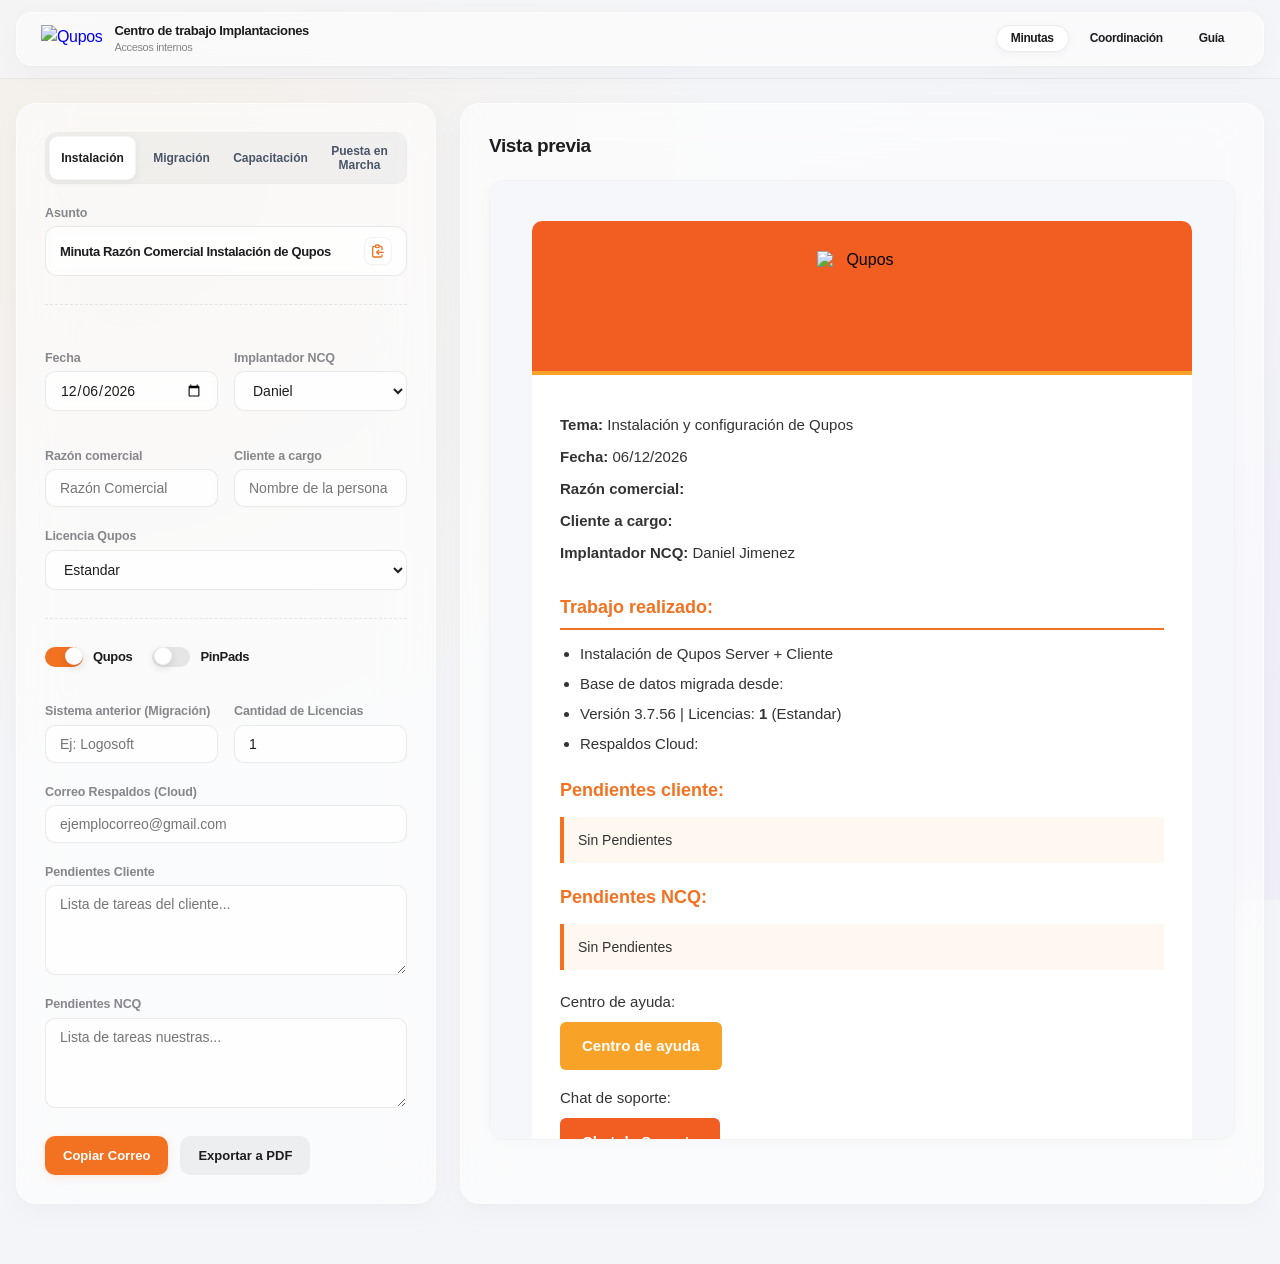
==== commit b12949cc: "Feat: implement accordion for Plan de Trabajo, add date/time pickers, rename to Coordinador, and nor" ====
--- a/index.html
+++ b/index.html
@@ -29,6 +29,7 @@
       <div class="topbar-main">
         <div class="navlinks" aria-label="Navegación principal">
           <a class="navlink active" href="index.html">Minutas</a>
+          <a class="navlink" href="coordinacion.html">Coordinación</a>
           <a class="navlink" href="guia_hubspot.html">Guía</a>
         </div>
       </div>
@@ -90,7 +91,7 @@
         <label>Licencia Qupos</label>
         <select id="quposVersion">
           <option value="Lite">Lite</option>
-          <option value="Standard" selected>Standard</option>
+          <option value="Estandar" selected>Estandar</option>
           <option value="ERP">ERP</option>
         </select>
       </div>
@@ -370,8 +371,55 @@
       <div id="sectionPuestaEnMarcha" class="hidden form-section">
         <hr class="hr">
         <div class="field-group">
-          <label>Trabajo Realizado</label>
-          <textarea id="workDonePuestaEnMarcha" placeholder="Describa el trabajo realizado..."></textarea>
+          <label>Incluir en Trabajo Realizado:</label>
+          <div style="display: flex; flex-direction: column; gap: 12px;">
+            <div class="switch-container">
+              <label class="switch">
+                <input type="checkbox" id="checkPEmRespaldos">
+                <span class="slider"></span>
+              </label>
+              <span class="switch-text">Revisión de Respaldos</span>
+            </div>
+            <div class="switch-container">
+              <label class="switch">
+                <input type="checkbox" id="checkPEmFE">
+                <span class="slider"></span>
+              </label>
+              <span class="switch-text">Activación de Facturación Electrónica</span>
+            </div>
+            <div id="divPEmFEConfigurado" class="hidden field-group" style="margin-left: 56px; margin-top: -8px; margin-bottom: 8px;">
+              <label style="display: flex; align-items: center; gap: 8px; cursor: pointer; font-size: 13.5px; font-weight: 500; color: var(--text);">
+                <input type="checkbox" id="checkPEmFEConfigurado">
+                <span>Configurado previamente</span>
+              </label>
+            </div>
+            <div class="switch-container">
+              <label class="switch">
+                <input type="checkbox" id="checkPEmReenvioRec">
+                <span class="slider"></span>
+              </label>
+              <span class="switch-text">Activación de Recepción de documentos</span>
+            </div>
+            <div class="switch-container">
+              <label class="switch">
+                <input type="checkbox" id="checkPEmRegistroCompras">
+                <span class="slider"></span>
+              </label>
+              <span class="switch-text">Registro de compras desde Recepción</span>
+            </div>
+            <div class="switch-container">
+              <label class="switch">
+                <input type="checkbox" id="checkPEmConsultasAdicionales">
+                <span class="slider"></span>
+              </label>
+              <span class="switch-text">Consultas adicionales</span>
+            </div>
+          </div>
+        </div>
+
+        <div id="divPEmConsultasAdicionales" class="hidden field-group">
+          <label>Detalle de Consultas Adicionales (una por línea)</label>
+          <textarea id="pemConsultasAdicionales" placeholder="Escriba las consultas adicionales..." style="min-height: 80px;"></textarea>
         </div>
 
         <div class="field-group">
--- a/style.css
+++ b/style.css
@@ -143,7 +143,7 @@
   padding: 24px 16px 60px;
   display: grid;
   gap: 24px;
-  grid-template-columns: 460px 1fr;
+  grid-template-columns: 420px 1fr;
 }
 
 @media (max-width: 1100px) {
@@ -175,7 +175,7 @@
 .field-group {
   display: flex;
   flex-direction: column;
-  gap: 6px;
+  gap: 4px;
 }
 
 h1 {
@@ -194,7 +194,8 @@
 /* Apple-style Tab controller */
 .tabs {
   display: grid;
-  grid-template-columns: repeat(4, 1fr);
+  grid-auto-flow: column;
+  grid-auto-columns: 1fr;
   gap: 2px;
   background: rgba(0, 0, 0, 0.04);
   padding: 3px;
@@ -233,11 +234,10 @@
 /* Inputs & Form Elements */
 label {
   display: block;
-  font-size: 11px;
-  font-weight: 700;
+  font-size: 12.5px;
+  font-weight: 600;
   color: var(--muted);
-  text-transform: uppercase;
-  letter-spacing: 0.05em;
+  letter-spacing: -0.01em;
 }
 
 input,
@@ -487,3 +487,12 @@
   border-top: 1px dashed rgba(0, 0, 0, 0.08);
   margin: 8px 0;
 }
+
+.btn-delete-row {
+  transition: transform 0.2s ease, color 0.2s ease;
+}
+
+.btn-delete-row:hover {
+  transform: scale(1.2) !important;
+  color: #d32f2f !important;
+}
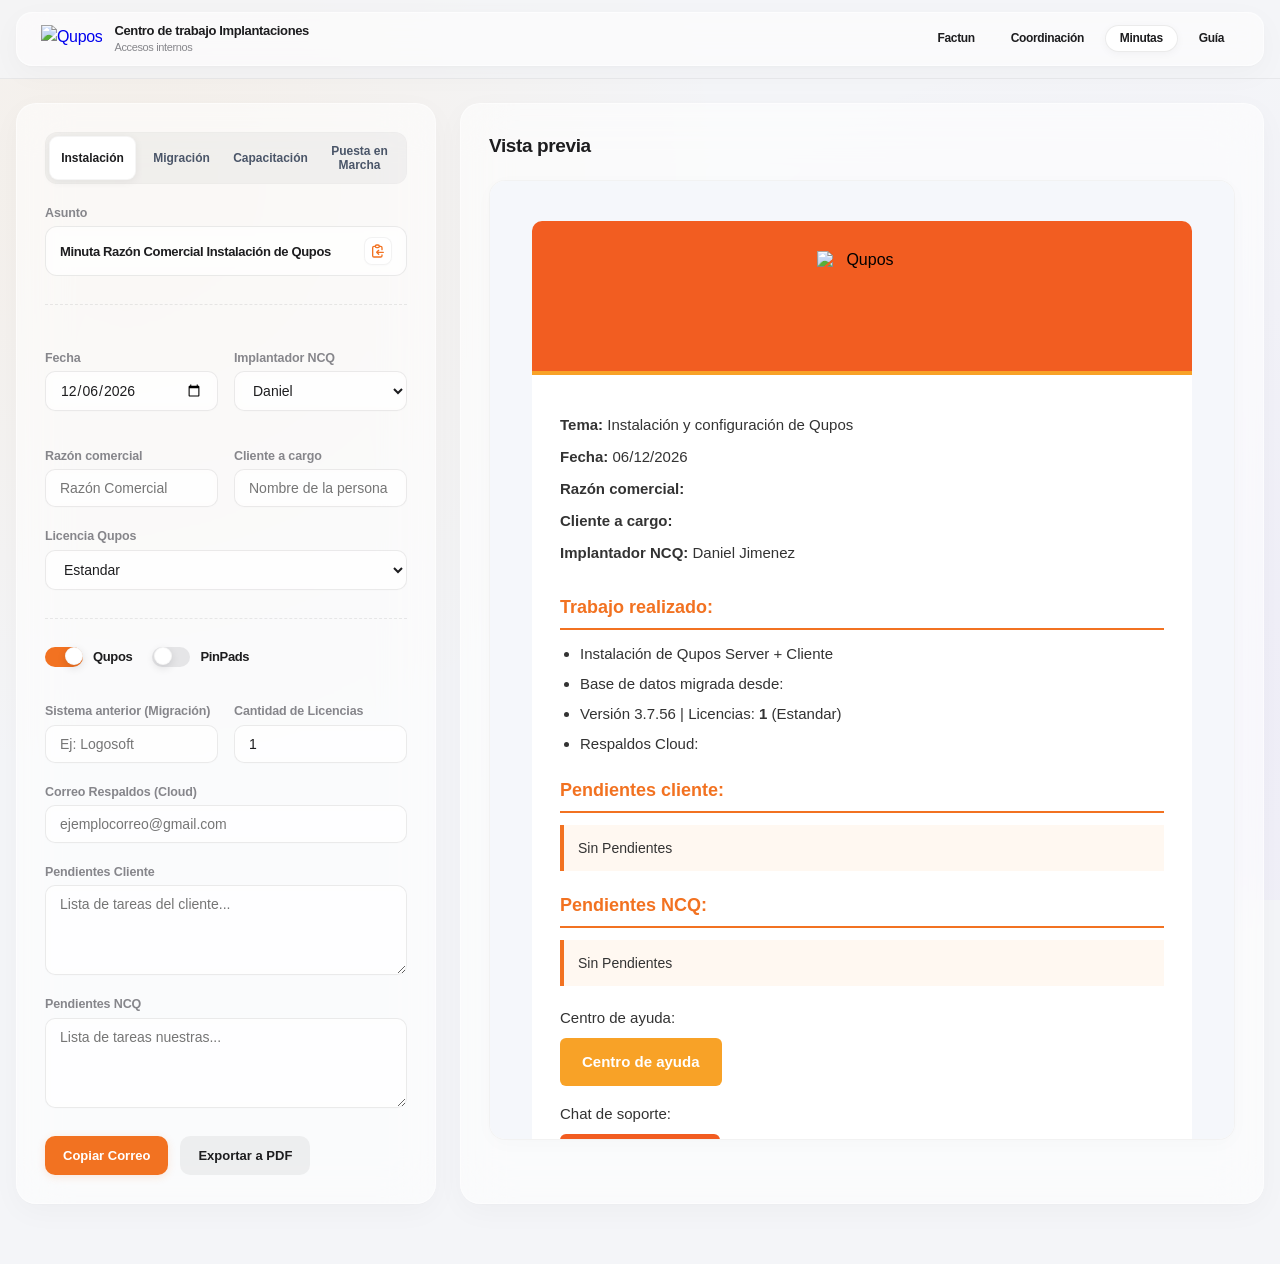
==== commit 7e7c8b7c: "Feat: add Factun email creator tab, rename tab SAC to Mensajes and move Trabajo Realizado to Minuta " ====
--- a/index.html
+++ b/index.html
@@ -28,8 +28,9 @@
       </a>
       <div class="topbar-main">
         <div class="navlinks" aria-label="Navegación principal">
+          <a class="navlink" href="factun.html">Factun</a>
+          <a class="navlink" href="coordinacion.html">Coordinación</a>
           <a class="navlink active" href="index.html">Minutas</a>
-          <a class="navlink" href="coordinacion.html">Coordinación</a>
           <a class="navlink" href="guia_hubspot.html">Guía</a>
         </div>
       </div>
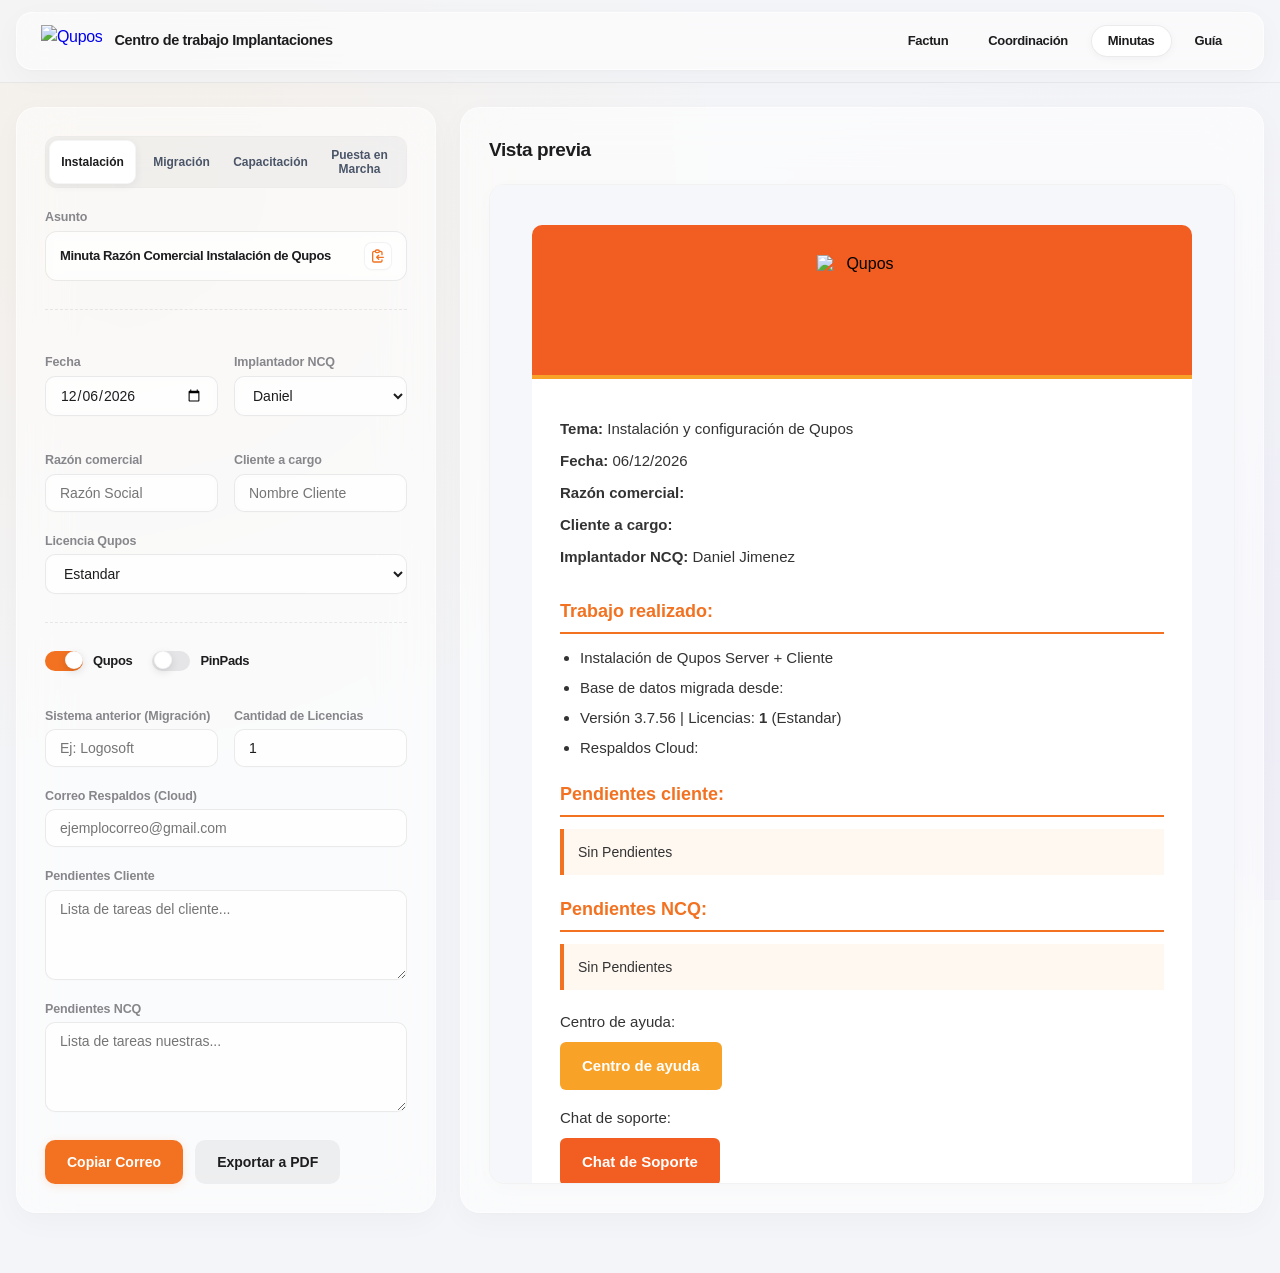
==== commit f6aa2daa: "refactor: organize repository structure and add Factun-QB guide integration" ====
--- a/index.html
+++ b/index.html
@@ -13,7 +13,7 @@
   <link rel="preload"
     href="https://nlxfcqyqzaigdohkvpmf.supabase.co/storage/v1/object/public/avatars/Logos%20adicionales/erp.png"
     as="image" />
-  <link rel="stylesheet" href="style.css" />
+  <link rel="stylesheet" href="css/style.css" />
 </head>
 
 <body>
@@ -23,7 +23,6 @@
         <img src="https://www.qupos.com/assets/qupos-logo-O7Yzz17d.png" alt="Qupos">
         <div class="brand-copy">
           <div class="t">Centro de trabajo Implantaciones</div>
-          <div class="s">Accesos internos</div>
         </div>
       </a>
       <div class="topbar-main">
@@ -80,11 +79,11 @@
       <div class="row">
         <div class="field-group">
           <label>Razón comercial</label>
-          <input id="clientName" placeholder="Razón Comercial">
+          <input id="clientName" placeholder="Razón Social">
         </div>
         <div class="field-group">
           <label>Cliente a cargo</label>
-          <input id="clientContact" placeholder="Nombre de la persona en la empresa">
+          <input id="clientContact" placeholder="Nombre Cliente">
         </div>
       </div>
 
@@ -448,7 +447,7 @@
 
   </div>
 
-  <script src="app.js" defer></script>
+  <script src="js/app.js" defer></script>
 </body>
 
 </html>
--- a/css/style.css
+++ b/css/style.css
@@ -0,0 +1,499 @@
+/* Apple UI Glassmorphism Stylesheet */
+
+:root {
+  --qupos-dark: #F27221;
+  --qupos-orange: #F8A227;
+  
+  /* Apple Glassmorphism Palette */
+  --bg: #f4f5f8;
+  --glass-bg: rgba(255, 255, 255, 0.55);
+  --glass-border: rgba(255, 255, 255, 0.5);
+  --text: #1d1d1f;
+  --muted: #86868b;
+  --border: rgba(0, 0, 0, 0.08);
+  --shadow: 0 8px 30px rgba(0, 0, 0, 0.03), 0 1px 2px rgba(0, 0, 0, 0.02);
+}
+
+@view-transition {
+  navigation: auto;
+}
+
+* {
+  box-sizing: border-box;
+  margin: 0;
+  padding: 0;
+}
+
+body {
+  font-family: -apple-system, BlinkMacSystemFont, "Segoe UI", Roboto, Helvetica, Arial, sans-serif;
+  background: radial-gradient(circle at 10% 20%, rgba(248, 162, 39, 0.07), transparent 600px),
+              radial-gradient(circle at 90% 80%, rgba(138, 92, 246, 0.05), transparent 700px),
+              var(--bg);
+  background-attachment: fixed;
+  color: var(--text);
+  min-height: 100vh;
+  line-height: 1.47;
+  letter-spacing: -0.022em;
+}
+
+/* Glass Header */
+.topbar {
+  position: sticky;
+  top: 0;
+  z-index: 20;
+  padding: 12px 0;
+  background: rgba(244, 245, 248, 0.7);
+  backdrop-filter: blur(20px);
+  -webkit-backdrop-filter: blur(20px);
+  border-bottom: 1px solid rgba(0, 0, 0, 0.05);
+}
+
+.topbar-inner {
+  width: min(1600px, calc(100% - 32px));
+  margin: auto;
+  padding: 12px 24px;
+  display: flex;
+  align-items: center;
+  justify-content: space-between;
+  gap: 12px;
+  background: var(--glass-bg);
+  border: 1px solid var(--glass-border);
+  border-radius: 16px;
+  box-shadow: var(--shadow);
+}
+
+.brand {
+  display: flex;
+  align-items: center;
+  gap: 12px;
+  text-decoration: none;
+  min-width: 0;
+}
+
+.brand img {
+  height: 32px;
+  transition: opacity 0.2s ease;
+}
+
+.brand:hover img {
+  opacity: 0.85;
+}
+
+.brand-copy {
+  display: flex;
+  flex-direction: column;
+}
+
+.brand-copy .t {
+  font-size: 14.5px;
+  font-weight: 700;
+  color: var(--text);
+  line-height: 1.2;
+}
+
+.brand-copy .s {
+  font-size: 11px;
+  font-weight: 500;
+  color: var(--muted);
+}
+
+.topbar-main {
+  display: flex;
+  align-items: center;
+  gap: 10px;
+  margin-left: auto;
+  flex-wrap: wrap;
+  justify-content: flex-end;
+}
+
+.navlinks {
+  display: flex;
+  align-items: center;
+  gap: 6px;
+}
+
+.navlink {
+  text-decoration: none;
+  font-size: 13px;
+  font-weight: 600;
+  color: var(--text);
+  border: 1px solid transparent;
+  border-radius: 99px;
+  padding: 8px 16px;
+  line-height: 1.1;
+  display: inline-flex;
+  align-items: center;
+  transition: all 0.2s ease;
+}
+
+.navlink:hover {
+  background: rgba(0, 0, 0, 0.04);
+}
+
+.navlink.active {
+  background: #ffffff;
+  border-color: rgba(0, 0, 0, 0.08);
+  box-shadow: 0 2px 8px rgba(0, 0, 0, 0.04);
+}
+
+/* Page Wrapper */
+.wrap {
+  max-width: 1600px;
+  margin: auto;
+  padding: 24px 16px 60px;
+  display: grid;
+  gap: 24px;
+  grid-template-columns: 420px 1fr;
+}
+
+@media (max-width: 1100px) {
+  .wrap {
+    grid-template-columns: 1fr;
+  }
+}
+
+/* Glass Panels */
+.panel {
+  background: var(--glass-bg);
+  border: 1px solid var(--glass-border);
+  border-radius: 20px;
+  padding: 28px;
+  box-shadow: var(--shadow);
+  backdrop-filter: blur(25px);
+  -webkit-backdrop-filter: blur(25px);
+  display: flex;
+  flex-direction: column;
+  gap: 20px;
+}
+
+.form-section {
+  display: flex;
+  flex-direction: column;
+  gap: 20px;
+}
+
+.field-group {
+  display: flex;
+  flex-direction: column;
+  gap: 4px;
+}
+
+h1 {
+  font-size: 19px;
+  font-weight: 700;
+  color: var(--text);
+  letter-spacing: -0.02em;
+}
+
+h2 {
+  font-size: 14px;
+  font-weight: 700;
+  color: var(--qupos-dark);
+}
+
+/* Apple-style Tab controller */
+.tabs {
+  display: grid;
+  grid-auto-flow: column;
+  grid-auto-columns: 1fr;
+  gap: 2px;
+  background: rgba(0, 0, 0, 0.04);
+  padding: 3px;
+  border-radius: 12px;
+  border: 1px solid rgba(0, 0, 0, 0.01);
+}
+
+.tab {
+  border: 0;
+  background: transparent;
+  color: #4a5568;
+  padding: 8px 4px;
+  border-radius: 9px;
+  cursor: pointer;
+  font-weight: 600;
+  font-size: 12px;
+  text-align: center;
+  transition: all 0.2s cubic-bezier(0.4, 0, 0.2, 1);
+  display: flex;
+  align-items: center;
+  justify-content: center;
+  min-height: 34px;
+}
+
+.tab:hover {
+  color: var(--text);
+}
+
+.tab.active {
+  background: #ffffff;
+  color: var(--text);
+  box-shadow: 0 2px 8px rgba(0, 0, 0, 0.06);
+  border: 0.5px solid rgba(0, 0, 0, 0.04);
+}
+
+/* Inputs & Form Elements */
+label {
+  display: block;
+  font-size: 12.5px;
+  font-weight: 600;
+  color: var(--muted);
+  letter-spacing: -0.01em;
+}
+
+input,
+select,
+textarea {
+  width: 100%;
+  border: 1px solid rgba(0, 0, 0, 0.08);
+  border-radius: 10px;
+  padding: 10px 14px;
+  font-size: 14px;
+  font-weight: 500;
+  outline: none;
+  background: rgba(255, 255, 255, 0.45);
+  color: var(--text);
+  font-family: inherit;
+  box-shadow: 0 1px 2px rgba(0, 0, 0, 0.01);
+  transition: all 0.25s ease;
+  backdrop-filter: blur(4px);
+  -webkit-backdrop-filter: blur(4px);
+}
+
+input:hover,
+select:hover,
+textarea:hover {
+  background: rgba(255, 255, 255, 0.7);
+  border-color: rgba(0, 0, 0, 0.15);
+}
+
+input:focus,
+select:focus,
+textarea:focus {
+  background: #ffffff;
+  border-color: var(--qupos-dark);
+  box-shadow: 0 0 0 4px rgba(242, 114, 33, 0.15);
+}
+
+textarea {
+  min-height: 90px;
+  resize: vertical;
+}
+
+.row {
+  display: grid;
+  grid-template-columns: 1fr 1fr;
+  gap: 16px;
+}
+
+.row label {
+  min-height: 34px;
+  display: flex;
+  align-items: flex-end;
+}
+
+/* iOS / Apple-Style Toggle Switch */
+.switch-container {
+  display: inline-flex;
+  align-items: center;
+  gap: 10px;
+  cursor: pointer;
+  user-select: none;
+}
+
+.switch {
+  position: relative;
+  display: inline-block;
+  width: 38px;
+  height: 20px;
+}
+
+.switch input {
+  opacity: 0;
+  width: 0;
+  height: 0;
+}
+
+.slider {
+  position: absolute;
+  cursor: pointer;
+  top: 0;
+  left: 0;
+  right: 0;
+  bottom: 0;
+  background-color: rgba(120, 120, 128, 0.16);
+  transition: .22s cubic-bezier(0.4, 0, 0.2, 1);
+  border-radius: 20px;
+  border: none;
+  box-shadow: none;
+}
+
+.slider:before {
+  position: absolute;
+  content: "";
+  height: 16px;
+  width: 16px;
+  left: 2px;
+  bottom: 2px;
+  background: #ffffff;
+  transition: .22s cubic-bezier(0.4, 0, 0.2, 1);
+  border-radius: 50%;
+  box-shadow: 0 3px 8px rgba(0, 0, 0, 0.12);
+  border: 0.5px solid rgba(0, 0, 0, 0.04);
+}
+
+/* Checked slider color (Apple Orange highlight) */
+input:checked + .slider {
+  background-color: var(--qupos-dark);
+}
+
+input:checked + .slider:before {
+  transform: translateX(18px);
+}
+
+.switch-text {
+  font-size: 13px;
+  font-weight: 600;
+  color: var(--text);
+}
+
+/* Custom Checklist Checkbox */
+input[type="checkbox"]:not(.switch input) {
+  appearance: none;
+  -webkit-appearance: none;
+  width: 18px;
+  height: 18px;
+  background-color: rgba(255, 255, 255, 0.5);
+  border: 1px solid rgba(0, 0, 0, 0.1);
+  border-radius: 5px;
+  display: inline-flex;
+  align-items: center;
+  justify-content: center;
+  cursor: pointer;
+  vertical-align: middle;
+  position: relative;
+  transition: all 0.2s ease;
+}
+
+input[type="checkbox"]:not(.switch input):checked {
+  background-color: var(--qupos-dark);
+  border-color: var(--qupos-dark);
+}
+
+input[type="checkbox"]:not(.switch input):checked::after {
+  content: "";
+  display: block;
+  width: 5px;
+  height: 9px;
+  border: solid #ffffff;
+  border-width: 0 2px 2px 0;
+  transform: rotate(45deg);
+  margin-bottom: 2px;
+}
+
+/* Icon Buttons & Copy actions */
+.icon-btn {
+  background: rgba(255, 255, 255, 0.6);
+  border: 1px solid rgba(0, 0, 0, 0.05);
+  border-radius: 8px;
+  width: 28px;
+  height: 28px;
+  display: flex;
+  align-items: center;
+  justify-content: center;
+  cursor: pointer;
+  color: var(--qupos-dark);
+  box-shadow: 0 1px 2px rgba(0,0,0,0.02);
+  transition: all 0.2s ease;
+}
+
+.icon-btn:hover {
+  background: #ffffff;
+  border-color: rgba(0, 0, 0, 0.1);
+  transform: translateY(-0.5px);
+  box-shadow: 0 2px 5px rgba(0, 0, 0, 0.04);
+}
+
+.icon-btn:active {
+  transform: translateY(0.5px);
+}
+
+/* Bottom Buttons Group */
+.btns {
+  display: flex;
+  gap: 12px;
+  margin-top: 8px;
+}
+
+button:not(.tab):not(.icon-btn):not(.switch-container *) {
+  border: 0;
+  border-radius: 10px;
+  padding: 14px 22px;
+  cursor: pointer;
+  font-weight: 600;
+  font-size: 14px;
+  transition: all 0.2s ease;
+  display: flex;
+  align-items: center;
+  justify-content: center;
+  gap: 8px;
+}
+
+.primary {
+  background: var(--qupos-dark);
+  color: #fff;
+  box-shadow: 0 2px 8px rgba(242, 114, 33, 0.15);
+}
+
+.primary:hover {
+  opacity: 0.92;
+  transform: translateY(-0.5px);
+}
+
+.primary:active {
+  transform: translateY(0.5px);
+}
+
+.pdf-btn {
+  background: rgba(0, 0, 0, 0.05);
+  color: var(--text);
+  border: 1px solid rgba(0, 0, 0, 0.01);
+}
+
+.pdf-btn:hover {
+  background: rgba(0, 0, 0, 0.08);
+  transform: translateY(-0.5px);
+}
+
+.pdf-btn:active {
+  transform: translateY(0.5px);
+}
+
+/* Preview Area styling */
+.preview {
+  width: 100%;
+  min-height: 960px;
+  flex: 1;
+  border: 1px solid rgba(0, 0, 0, 0.05);
+  border-radius: 16px;
+  background: #ffffff;
+  box-shadow: 0 4px 20px rgba(0, 0, 0, 0.02);
+}
+
+.hidden {
+  display: none !important;
+}
+
+.hr {
+  border: none;
+  border-top: 1px dashed rgba(0, 0, 0, 0.08);
+  margin: 8px 0;
+}
+
+.btn-delete-row {
+  transition: transform 0.2s ease, color 0.2s ease;
+}
+
+.btn-delete-row:hover {
+  transform: scale(1.2) !important;
+  color: #d32f2f !important;
+}
